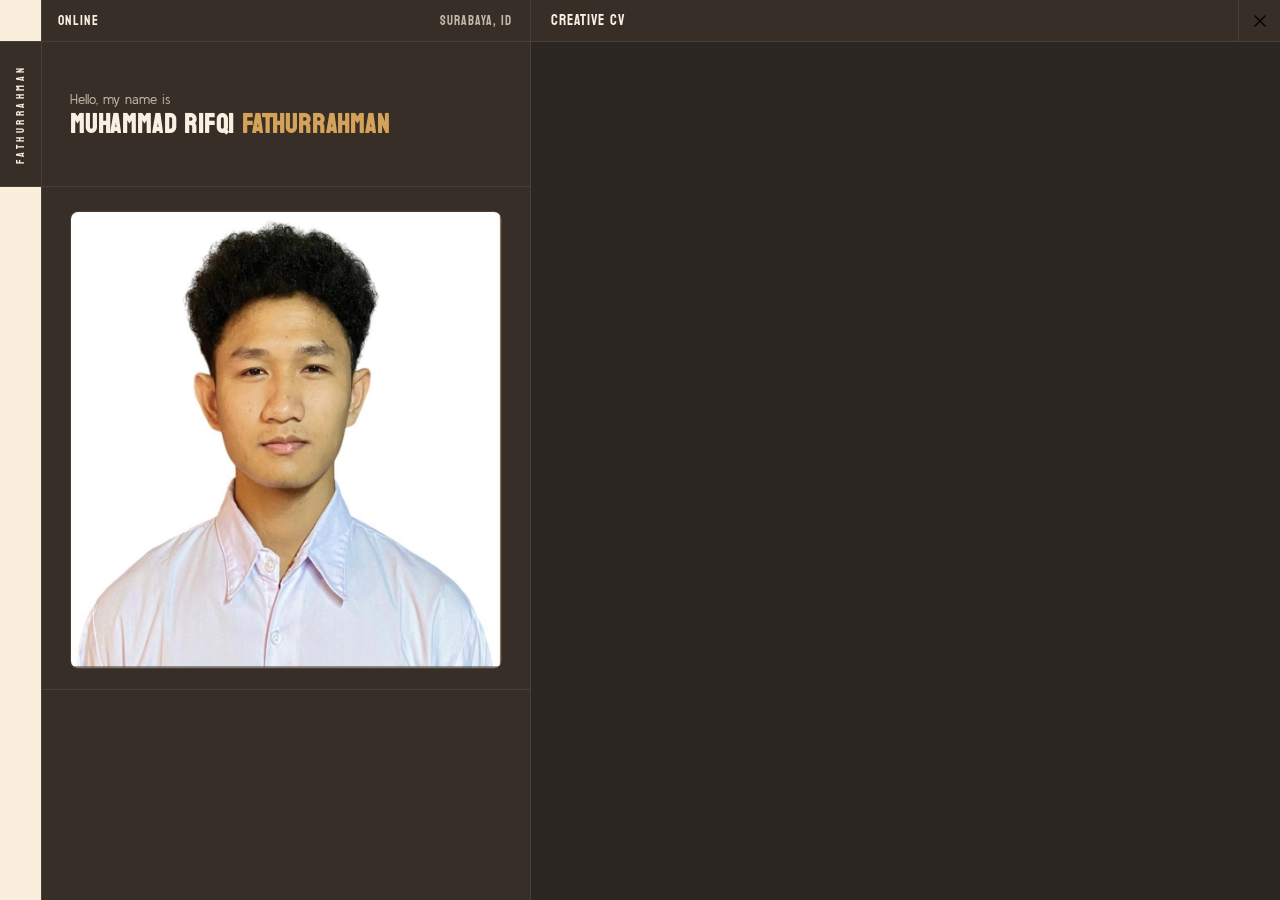
==== cv.html @ e7fe236f "feat: add formal portrait container to cv left sidebar" ====
<!DOCTYPE html>
<html lang="id">
<head>
  <meta charset="UTF-8">
  <meta name="viewport" content="width=device-width, initial-scale=1.0">
  <title>Creative CV | Muhammad Rifqi Fathurrahman</title>
  <link rel="stylesheet" href="style.css">
</head>
<body>

  <header class="top-bar">
    <div class="top-bar-left">
      <div class="top-bar-cap"></div>
      <div class="badge-status" title="Current Status">
        <span>ONLINE</span>
      </div>
      <div class="badge-location" title="Location">SURABAYA, ID</div>
    </div>
    <div class="top-bar-right">
      <span class="top-bar-title">CREATIVE CV</span>
      <div class="top-bar-actions">
        <a href="index.html" class="nav-square-btn" title="Close CV">
          <img src="./images/icons8-x-32.png" alt="Close">
        </a>
      </div>
    </div>
  </header>

  <div class="viewport-container">

    <aside class="vertical-ribbon">
      <div class="vertical-ribbon-dark">
        <span>FATHURRAHMAN</span>
      </div>
      <div class="vertical-ribbon-cream"></div>
    </aside>

    <section class="panel-left-scroll">

      <div class="panel-left-profile">
        <p class="intro-lead-left">Hello, my name is</p>
        <h1 class="name-display-left">MUHAMMAD RIFQI <span class="accent-mustard">FATHURRAHMAN</span></h1>
      </div>

      <div class="cv-photo-container">
        <img src="./images/rifqi-portrait.png" alt="Muhammad Rifqi Fathurrahman">
      </div>

    </section>

    <main class="panel-right-scroll">
    </main>

  </div>

</body>
</html>
---- style.css ----
@import url('https://fonts.googleapis.com/css2?family=Koulen&family=Kulim+Park:ital,wght@0,300;0,400;0,600;0,700;1,400&display=swap');

:root {
  --bg-dark: #2c2622;
  --bg-panel: #382e28;
  --bg-darker: #201a16;
  --bg-card: #322a24;
  --border: #4a3e37;
  --border-light: #5a4c43;

  --cream: #faefe0;
  --cream-bg: #faefdd;
  --cream-dim: #c5b8a8;
  --cream-dark: #221c18;

  --mustard: #d4a359;
  --mustard-dark: #b5863e;

  --font-koulen: 'Koulen', cursive, sans-serif;
  --font-kulim: 'Kulim Park', sans-serif;
}

* {
  box-sizing: border-box;
  margin: 0;
  padding: 0;
}

html, body {
  height: 100%;
  width: 100%;
  background-color: var(--bg-dark);
  color: var(--cream);
  font-family: var(--font-kulim);
  -webkit-font-smoothing: antialiased;
  overflow: hidden;
}

a {
  color: inherit;
  text-decoration: none;
  transition: opacity 0.15s ease, transform 0.15s ease;
}

a:hover {
  opacity: 0.9;
}

::-webkit-scrollbar {
  width: 5px;
  height: 5px;
}
::-webkit-scrollbar-track {
  background: var(--bg-darker);
}
::-webkit-scrollbar-thumb {
  background: var(--border-light);
  border-radius: 2px;
}
::-webkit-scrollbar-thumb:hover {
  background: var(--mustard);
}

.top-bar {
  height: 42px;
  width: 100%;
  background-color: var(--bg-panel);
  border-bottom: 1px solid var(--border);
  display: flex;
  flex-shrink: 0;
  z-index: 20;
}

.top-bar-left {
  width: 531px;
  display: flex;
  align-items: center;
  border-right: 1px solid var(--border);
  flex-shrink: 0;
}

.top-bar-cap {
  width: 42px;
  height: 100%;
  background-color: var(--cream-bg);
  border-right: 1px solid var(--border);
  flex-shrink: 0;
  display: block;
}

.badge-status {
  font-family: var(--font-koulen);
  font-size: 14px;
  letter-spacing: 1px;
  color: var(--cream);
  padding: 0 16px;
  height: 100%;
  display: flex;
  align-items: center;
  gap: 8px;
  white-space: nowrap;
}

.badge-location {
  font-family: var(--font-koulen);
  font-size: 13px;
  letter-spacing: 1px;
  color: var(--cream-dim);
  margin-left: auto;
  padding-right: 18px;
  white-space: nowrap;
  display: flex;
  align-items: center;
}

.top-bar-right {
  flex: 1;
  display: flex;
  align-items: center;
  justify-content: space-between;
  padding-left: 20px;
}

.top-bar-title {
  font-family: var(--font-koulen);
  font-size: 15px;
  letter-spacing: 1px;
  color: var(--cream);
}

.top-bar-actions {
  display: flex;
  height: 100%;
}

.nav-square-btn {
  display: flex;
  align-items: center;
  justify-content: center;
  width: 42px;
  height: 100%;
  border-left: 1px solid var(--border);
  font-family: var(--font-kulim);
  font-size: 15px;
  color: var(--cream);
  background-color: transparent;
  cursor: pointer;
  transition: background-color 0.15s ease, color 0.15s ease;
}

.nav-square-btn:hover {
  background-color: rgba(255, 255, 255, 0.08);
  color: var(--mustard);
}

.nav-square-btn img {
  width: 16px;
  height: 16px;
  display: block;
}

.viewport-container {
  display: flex;
  height: calc(100vh - 42px);
  width: 100%;
  overflow: hidden;
}

.vertical-ribbon {
  width: 42px;
  background-color: var(--cream-bg);
  border-right: 1px solid var(--border);
  display: flex;
  flex-direction: column;
  flex-shrink: 0;
  height: 100%;
}

.vertical-ribbon-dark {
  height: 145px;
  background-color: var(--bg-panel);
  border-bottom: 1px solid var(--border);
  display: flex;
  align-items: center;
  justify-content: center;
  flex-shrink: 0;
  text-decoration: none;
  cursor: pointer;
  transition: background-color 0.2s ease;
}

.vertical-ribbon-dark span {
  writing-mode: vertical-lr;
  transform: rotate(180deg);
  font-family: var(--font-koulen);
  font-size: 11px;
  letter-spacing: 3.5px;
  color: var(--cream);
  white-space: nowrap;
}

.vertical-ribbon-cream {
  flex-grow: 1;
  background-color: var(--cream-bg);
}

.vertical-ribbon-dark:hover {
  background-color: #3f342d;
}

.panel-left-scroll {
  width: 489px;
  height: 100%;
  overflow-y: auto;
  border-right: 1px solid var(--border);
  display: flex;
  flex-direction: column;
  flex-shrink: 0;
  background-color: var(--bg-panel);
}

.panel-left-header {
  padding: 12px 28px;
  font-family: var(--font-koulen);
  font-size: 13px;
  letter-spacing: 1.5px;
  background-color: var(--bg-darker);
  border-bottom: 1px solid var(--border);
  color: var(--cream-dim);
}

.panel-right-scroll {
  flex: 1;
  height: 100%;
  overflow-y: auto;
  background-color: var(--bg-dark);
}

.panel-left-profile {
  padding: 24px 28px 20px 28px;
  height: 145px;
  display: flex;
  flex-direction: column;
  justify-content: center;
  border-bottom: 1px solid var(--border);
  background-color: var(--bg-panel);
  flex-shrink: 0;
}

.intro-lead-left {
  font-family: var(--font-kulim);
  font-size: 13px;
  color: var(--cream-dim);
  margin-bottom: 4px;
}

.name-display-left {
  font-family: var(--font-koulen);
  font-size: 26px;
  line-height: 1.1;
  letter-spacing: 0.8px;
  color: var(--cream);
}

.accent-mustard {
  color: var(--mustard);
}

.hero-block-landing {
  padding: 48px 36px 40px 36px;
  border-bottom: 1px solid var(--border);
  background-color: var(--bg-panel);
}

.hero-block-landing h2 {
  font-family: var(--font-koulen);
  font-size: 14px;
  letter-spacing: 2px;
  color: var(--mustard);
  margin-bottom: 14px;
}

.bio-text {
  font-family: var(--font-kulim);
  font-size: 15px;
  line-height: 1.65;
  color: var(--cream);
  max-width: 680px;
  margin-bottom: 24px;
}

.btn-pill-cv {
  display: inline-flex;
  align-items: center;
  font-family: var(--font-koulen);
  font-size: 14px;
  letter-spacing: 1px;
  background-color: var(--mustard);
  color: var(--cream-dark);
  padding: 8px 20px;
  border-radius: 20px;
  transition: background-color 0.2s ease, transform 0.15s ease;
}

.btn-pill-cv:hover {
  background-color: var(--cream);
  transform: translateY(-1px);
}

.projects-strip {
  padding: 32px 0 36px 36px;
  border-bottom: 1px solid var(--border);
}

.carousel-header-row {
  display: flex;
  align-items: center;
  justify-content: space-between;
  padding-right: 36px;
  margin-bottom: 20px;
}

.carousel-header-title {
  font-family: var(--font-koulen);
  font-size: 15px;
  letter-spacing: 2px;
  color: var(--cream);
}

.carousel-track {
  display: flex;
  gap: 20px;
  overflow-x: auto;
  scroll-snap-type: x mandatory;
  padding-right: 36px;
  padding-bottom: 12px;
}

.project-card {
  flex: 0 0 280px;
  scroll-snap-align: start;
  background-color: var(--bg-card);
  border: 1px solid var(--border);
  border-radius: 8px;
  overflow: hidden;
  display: flex;
  flex-direction: column;
  transition: transform 0.2s ease, border-color 0.2s ease;
}

.project-card:hover {
  transform: translateY(-3px);
  border-color: var(--mustard);
}

.project-card-img {
  width: 100%;
  height: 160px;
  object-fit: cover;
  background-color: var(--bg-darker);
}

.project-card-info {
  padding: 16px;
  display: flex;
  flex-direction: column;
  flex-grow: 1;
}

.project-card-tag {
  font-family: var(--font-koulen);
  font-size: 11px;
  letter-spacing: 1px;
  color: var(--mustard);
  margin-bottom: 6px;
}

.project-card-title {
  font-family: var(--font-koulen);
  font-size: 17px;
  letter-spacing: 0.5px;
  color: var(--cream);
  line-height: 1.25;
  margin-bottom: 8px;
}

.domains-block {
  padding: 36px;
  border-bottom: 1px solid var(--border);
}

.domains-title {
  font-family: var(--font-koulen);
  font-size: 15px;
  letter-spacing: 2px;
  color: var(--cream);
  margin-bottom: 20px;
}

.domains-pills-row {
  display: flex;
  flex-wrap: wrap;
  gap: 10px;
}

.domain-pill {
  font-family: var(--font-kulim);
  font-size: 13px;
  font-weight: 600;
  padding: 6px 16px;
  border-radius: 16px;
  background-color: var(--bg-card);
  border: 1px solid var(--border);
  color: var(--cream);
  transition: all 0.2s ease;
}

.domain-pill:hover {
  border-color: var(--mustard);
  color: var(--mustard);
  transform: translateY(-2px);
}

.footer-split {
  padding: 28px 36px;
  display: flex;
  align-items: center;
  justify-content: space-between;
  background-color: var(--bg-panel);
  border-top: 1px solid var(--border);
}

.footer-meta-block {
  font-family: var(--font-kulim);
  font-size: 12px;
  color: var(--cream-dim);
}

.social-link-btn {
  font-family: var(--font-koulen);
  font-size: 13px;
  letter-spacing: 1px;
  color: var(--cream);
  margin-left: 18px;
  transition: color 0.15s ease;
}

.social-link-btn:hover {
  color: var(--mustard);
}

.cv-photo-container {
  width: 100%;
  padding: 24px 28px 20px 28px;
  border-bottom: 1px solid var(--border);
  background-color: var(--bg-panel);
}

.cv-photo-container img {
  width: 100%;
  border-radius: 8px;
  border: 1px solid var(--border);
  display: block;
}
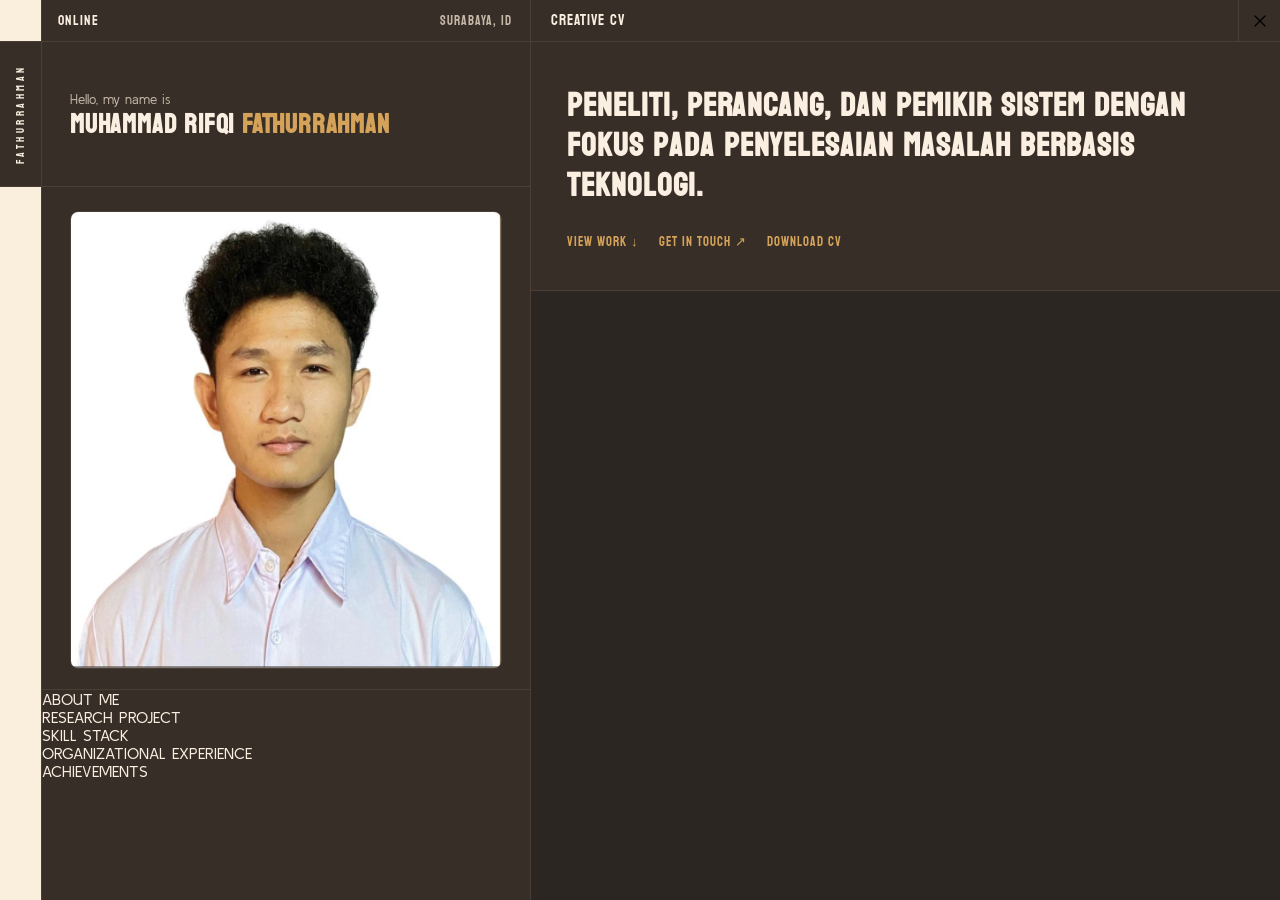
==== commit cb86a3d7: "feat: build editorial hero banner and action links in cv" ====
--- a/cv.html
+++ b/cv.html
@@ -46,9 +46,31 @@
         <img src="./images/rifqi-portrait.png" alt="Muhammad Rifqi Fathurrahman">
       </div>
 
+      <div class="cv-navigation-beige">
+        <ul class="cv-anchor-list">
+          <li><a href="#about-sec">ABOUT ME</a></li>
+          <li><a href="#research-sec">RESEARCH PROJECT</a></li>
+          <li><a href="#skills-sec">SKILL STACK</a></li>
+          <li><a href="#org-sec">ORGANIZATIONAL EXPERIENCE</a></li>
+          <li><a href="#achievements-sec">ACHIEVEMENTS</a></li>
+        </ul>
+      </div>
+
     </section>
 
     <main class="panel-right-scroll">
+
+      <section class="cv-editorial-hero">
+        <h1 class="editorial-h1">
+          Peneliti, perancang, dan pemikir sistem dengan fokus pada penyelesaian masalah berbasis teknologi.
+        </h1>
+        <div class="cv-sublinks-row">
+          <a href="#research-sec">VIEW WORK ↓</a>
+          <a href="mailto:muhammadfathurrahman317@gmail.com">GET IN TOUCH ↗</a>
+          <a href="Project Implementation_Muhammad Rifqi Fathurrahman_CV-3.pdf" download>DOWNLOAD CV</a>
+        </div>
+      </section>
+
     </main>
 
   </div>
--- a/style.css
+++ b/style.css
@@ -462,3 +462,36 @@
   border: 1px solid var(--border);
   display: block;
 }
+
+.cv-editorial-hero {
+  padding: 44px 36px 36px 36px;
+  border-bottom: 1px solid var(--border);
+  background-color: var(--bg-panel);
+}
+
+.editorial-h1 {
+  font-family: var(--font-koulen);
+  font-size: 32px;
+  line-height: 1.25;
+  letter-spacing: 1px;
+  color: var(--cream);
+  max-width: 820px;
+  margin-bottom: 24px;
+}
+
+.cv-sublinks-row {
+  display: flex;
+  gap: 20px;
+}
+
+.cv-sublinks-row a {
+  font-family: var(--font-koulen);
+  font-size: 13px;
+  letter-spacing: 1px;
+  color: var(--mustard);
+  transition: color 0.15s ease;
+}
+
+.cv-sublinks-row a:hover {
+  color: var(--cream);
+}
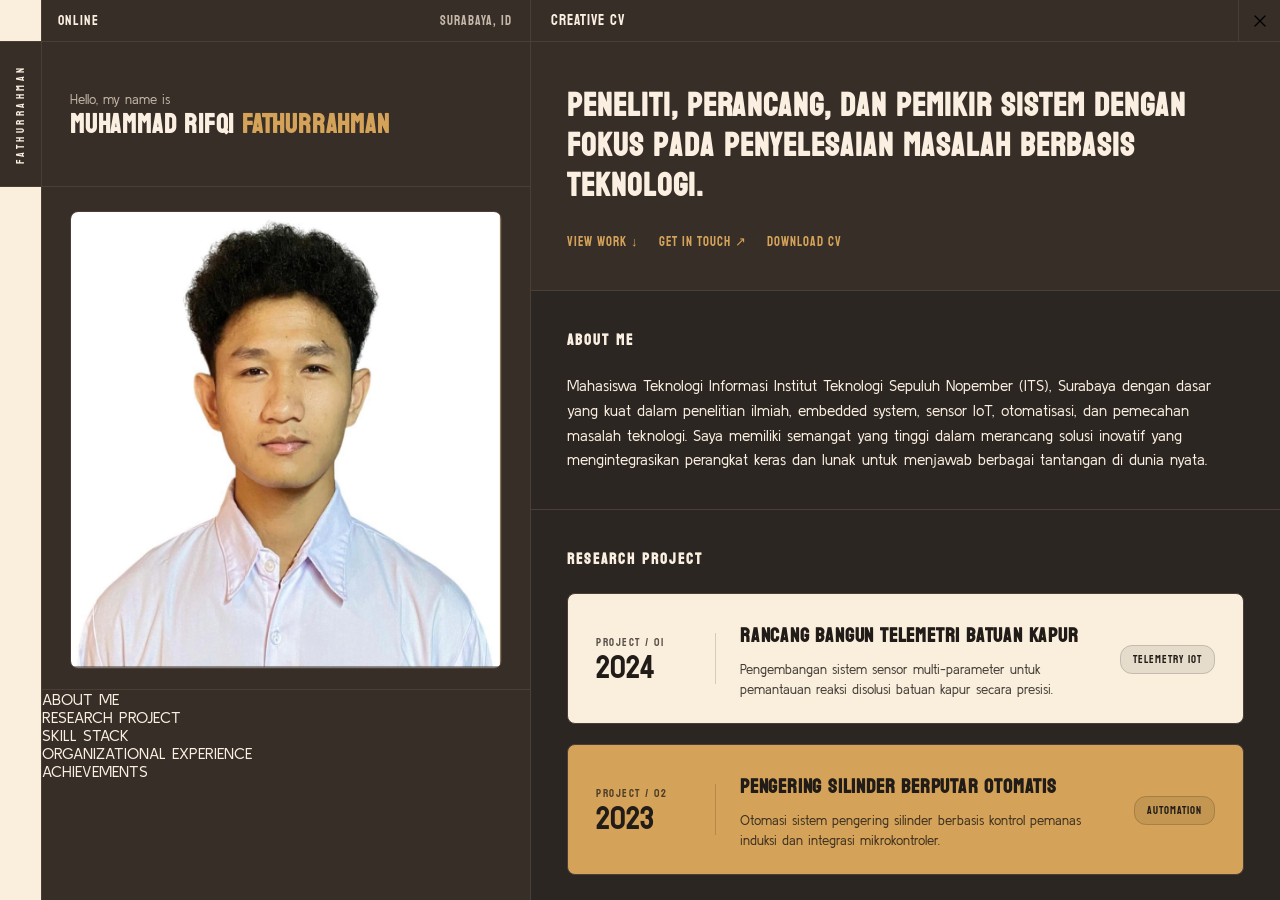
==== commit aaf4433a: "feat: populate research project 1 and 2 entries in cv" ====
--- a/cv.html
+++ b/cv.html
@@ -71,6 +71,49 @@
         </div>
       </section>
 
+      <section id="about-sec" class="domains-block">
+        <h2 class="domains-title">ABOUT ME</h2>
+        <p class="bio-text" style="max-width: 760px; margin-bottom: 0;">
+          Mahasiswa Teknologi Informasi Institut Teknologi Sepuluh Nopember (ITS), Surabaya dengan dasar yang kuat dalam penelitian ilmiah, embedded system, sensor IoT, otomatisasi, dan pemecahan masalah teknologi. Saya memiliki semangat yang tinggi dalam merancang solusi inovatif yang mengintegrasikan perangkat keras dan lunak untuk menjawab berbagai tantangan di dunia nyata.
+        </p>
+      </section>
+
+      <section id="research-sec" class="domains-block">
+        <h2 class="domains-title">RESEARCH PROJECT</h2>
+
+        <a href="research1.html" class="research-card-link" title="Open Research Project 1 Details">
+          <article class="research-card-item cream">
+            <div class="research-year-col">
+              <div class="small-label">PROJECT / 01</div>
+              <div class="big-year">2024</div>
+            </div>
+            <div class="research-info-col">
+              <h3>RANCANG BANGUN TELEMETRI BATUAN KAPUR</h3>
+              <p>Pengembangan sistem sensor multi-parameter untuk pemantauan reaksi disolusi batuan kapur secara presisi.</p>
+            </div>
+            <div class="research-badge-col">
+              <span class="research-badge-pill">TELEMETRY IoT</span>
+            </div>
+          </article>
+        </a>
+
+        <a href="research2.html" class="research-card-link" title="Open Research Project 2 Details">
+          <article class="research-card-item mustard">
+            <div class="research-year-col">
+              <div class="small-label">PROJECT / 02</div>
+              <div class="big-year">2023</div>
+            </div>
+            <div class="research-info-col">
+              <h3>PENGERING SILINDER BERPUTAR OTOMATIS</h3>
+              <p>Otomasi sistem pengering silinder berbasis kontrol pemanas induksi dan integrasi mikrokontroler.</p>
+            </div>
+            <div class="research-badge-col">
+              <span class="research-badge-pill">AUTOMATION</span>
+            </div>
+          </article>
+        </a>
+      </section>
+
     </main>
 
   </div>
--- a/style.css
+++ b/style.css
@@ -495,3 +495,85 @@
 .cv-sublinks-row a:hover {
   color: var(--cream);
 }
+
+.research-card-link {
+  display: block;
+  margin-bottom: 20px;
+}
+
+.research-card-item {
+  display: flex;
+  align-items: center;
+  padding: 24px 28px;
+  border-radius: 8px;
+  border: 1px solid var(--border);
+  transition: transform 0.2s ease, box-shadow 0.2s ease;
+}
+
+.research-card-item:hover {
+  transform: translateY(-2px);
+  box-shadow: 0 4px 12px rgba(0, 0, 0, 0.2);
+}
+
+.research-card-item.cream {
+  background-color: var(--cream-bg);
+  color: var(--cream-dark);
+}
+
+.research-card-item.mustard {
+  background-color: var(--mustard);
+  color: var(--cream-dark);
+}
+
+.research-year-col {
+  width: 120px;
+  flex-shrink: 0;
+  border-right: 1px solid rgba(0, 0, 0, 0.15);
+  padding-right: 20px;
+}
+
+.research-year-col .small-label {
+  font-family: var(--font-koulen);
+  font-size: 11px;
+  letter-spacing: 1.5px;
+  opacity: 0.75;
+}
+
+.research-year-col .big-year {
+  font-family: var(--font-koulen);
+  font-size: 32px;
+  line-height: 1;
+}
+
+.research-info-col {
+  flex-grow: 1;
+  padding: 0 24px;
+}
+
+.research-info-col h3 {
+  font-family: var(--font-koulen);
+  font-size: 20px;
+  letter-spacing: 0.8px;
+  margin-bottom: 6px;
+}
+
+.research-info-col p {
+  font-family: var(--font-kulim);
+  font-size: 13px;
+  line-height: 1.5;
+  opacity: 0.85;
+}
+
+.research-badge-col {
+  flex-shrink: 0;
+}
+
+.research-badge-pill {
+  font-family: var(--font-koulen);
+  font-size: 11px;
+  letter-spacing: 1px;
+  padding: 4px 12px;
+  border-radius: 12px;
+  background-color: rgba(0, 0, 0, 0.08);
+  border: 1px solid rgba(0, 0, 0, 0.15);
+}
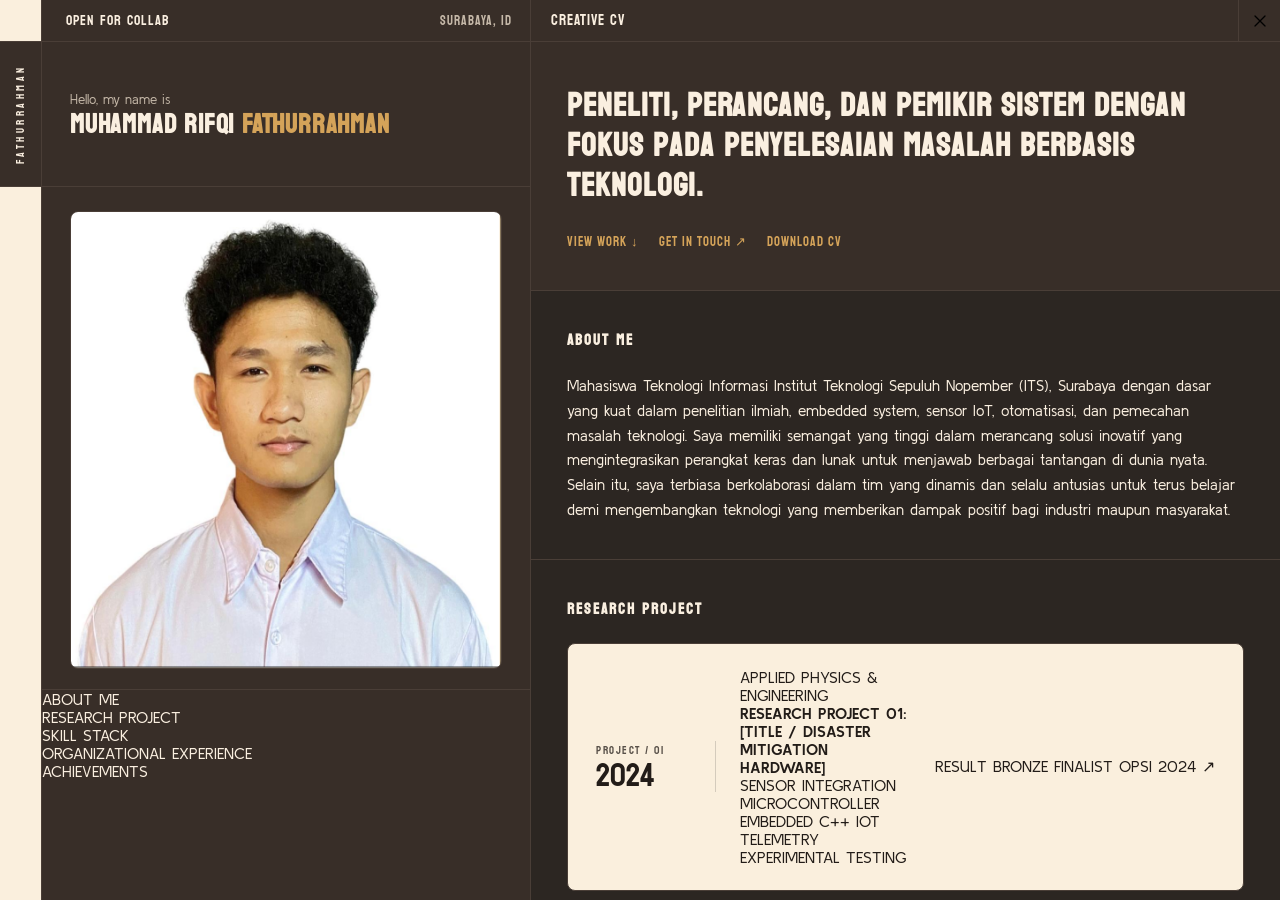
==== commit 3ffca2c7: "feat: replace static clock with modern status and location badge" ====
--- a/cv.html
+++ b/cv.html
@@ -10,9 +10,10 @@
 
   <header class="top-bar">
     <div class="top-bar-left">
-      <div class="top-bar-cap"></div>
+      <a href="index.html" class="top-bar-cap" title="Back to Home"></a>
       <div class="badge-status" title="Current Status">
-        <span>ONLINE</span>
+        <span class="status-dot"></span>
+        <span>OPEN FOR COLLAB</span>
       </div>
       <div class="badge-location" title="Location">SURABAYA, ID</div>
     </div>
@@ -29,9 +30,9 @@
   <div class="viewport-container">
 
     <aside class="vertical-ribbon">
-      <div class="vertical-ribbon-dark">
+      <a href="index.html" class="vertical-ribbon-dark" title="Back to Home">
         <span>FATHURRAHMAN</span>
-      </div>
+      </a>
       <div class="vertical-ribbon-cream"></div>
     </aside>
 
@@ -74,7 +75,7 @@
       <section id="about-sec" class="domains-block">
         <h2 class="domains-title">ABOUT ME</h2>
         <p class="bio-text" style="max-width: 760px; margin-bottom: 0;">
-          Mahasiswa Teknologi Informasi Institut Teknologi Sepuluh Nopember (ITS), Surabaya dengan dasar yang kuat dalam penelitian ilmiah, embedded system, sensor IoT, otomatisasi, dan pemecahan masalah teknologi. Saya memiliki semangat yang tinggi dalam merancang solusi inovatif yang mengintegrasikan perangkat keras dan lunak untuk menjawab berbagai tantangan di dunia nyata.
+          Mahasiswa Teknologi Informasi Institut Teknologi Sepuluh Nopember (ITS), Surabaya dengan dasar yang kuat dalam penelitian ilmiah, embedded system, sensor IoT, otomatisasi, dan pemecahan masalah teknologi. Saya memiliki semangat yang tinggi dalam merancang solusi inovatif yang mengintegrasikan perangkat keras dan lunak untuk menjawab berbagai tantangan di dunia nyata. Selain itu, saya terbiasa berkolaborasi dalam tim yang dinamis dan selalu antusias untuk terus belajar demi mengembangkan teknologi yang memberikan dampak positif bagi industri maupun masyarakat.
         </p>
       </section>
 
@@ -88,11 +89,22 @@
               <div class="big-year">2024</div>
             </div>
             <div class="research-info-col">
-              <h3>RANCANG BANGUN TELEMETRI BATUAN KAPUR</h3>
-              <p>Pengembangan sistem sensor multi-parameter untuk pemantauan reaksi disolusi batuan kapur secara presisi.</p>
+              <div class="research-category-tag">APPLIED PHYSICS & ENGINEERING</div>
+              <h4>RESEARCH PROJECT 01: [TITLE / DISASTER MITIGATION HARDWARE]</h4>
+              <div class="research-tags">
+                <span>SENSOR INTEGRATION</span>
+                <span>MICROCONTROLLER</span>
+                <span>EMBEDDED C++</span>
+                <span>IOT TELEMETRY</span>
+                <span>EXPERIMENTAL TESTING</span>
+              </div>
             </div>
             <div class="research-badge-col">
-              <span class="research-badge-pill">TELEMETRY IoT</span>
+              <div class="badge-result-pill">
+                <span class="label-result">RESULT</span>
+                <span class="title-award">BRONZE FINALIST</span>
+                <span class="sub-event">OPSI 2024 ↗</span>
+              </div>
             </div>
           </article>
         </a>
@@ -104,15 +116,180 @@
               <div class="big-year">2023</div>
             </div>
             <div class="research-info-col">
-              <h3>PENGERING SILINDER BERPUTAR OTOMATIS</h3>
-              <p>Otomasi sistem pengering silinder berbasis kontrol pemanas induksi dan integrasi mikrokontroler.</p>
+              <div class="research-category-tag">APPLIED PHYSICS & ENGINEERING</div>
+              <h4>RESEARCH PROJECT 02: [TITLE / AGRICULTURAL DRYING SYSTEM]</h4>
+              <div class="research-tags">
+                <span>MECHANICAL DESIGN</span>
+                <span>THERMAL EFFICIENCY</span>
+                <span>DATA MODELING</span>
+                <span>HYBRID HEATING</span>
+                <span>PROTOTYPING</span>
+              </div>
             </div>
             <div class="research-badge-col">
-              <span class="research-badge-pill">AUTOMATION</span>
+              <div class="badge-result-pill" style="background-color: var(--cream-bg); color: var(--cream-dark);">
+                <span class="label-result">RESULT</span>
+                <span class="title-award">BRONZE MEDAL</span>
+                <span class="sub-event">OPSI 2023 ↗</span>
+              </div>
             </div>
           </article>
         </a>
-      </section>
+
+      </section>
+
+      <section id="skills-sec" class="domains-block">
+        <h2 class="domains-title">SKILL STACK</h2>
+
+        <div class="skill-group">
+          <div class="skill-group-title">RESEARCH / WRITING</div>
+          <div class="pills-row">
+            <span class="pill-item">SCIENTIFIC WRITING</span>
+            <span class="pill-item">RESEARCH METHODOLOGY</span>
+            <span class="pill-item">LITERATURE REVIEW</span>
+            <span class="pill-item">EXPERIMENTAL DESIGN</span>
+            <span class="pill-item">EXPERIMENTAL DESIGN</span>
+            <span class="pill-item">DATA COLLECTION</span>
+            <span class="pill-item">DATA ANALYSIS</span>
+          </div>
+        </div>
+
+        <div class="skill-group">
+          <div class="skill-group-title">TECHNICAL</div>
+          <div class="pills-row">
+            <span class="pill-item">C</span>
+            <span class="pill-item">C++</span>
+            <span class="pill-item">LINUX</span>
+            <span class="pill-item">VS CODE</span>
+            <span class="pill-item">ARDUINO</span>
+            <span class="pill-item">ESP8266</span>
+            <span class="pill-item">MICROCONTROLLERS</span>
+            <span class="pill-item">SENSOR INTEGRATION</span>
+            <span class="pill-item">SENSOR CALIBRATION</span>
+            <span class="pill-item">IOT MONITORING</span>
+          </div>
+        </div>
+
+        <div class="skill-group">
+          <div class="skill-group-title">PROFESSIONAL</div>
+          <div class="pills-row">
+            <span class="pill-item">TEAMWORK</span>
+            <span class="pill-item">COMMUNICATION</span>
+            <span class="pill-item">LEADERSHIP</span>
+            <span class="pill-item">PROJECT COORDINATION</span>
+            <span class="pill-item">TIME MANAGEMENT</span>
+            <span class="pill-item">PUBLIC SPEAKING</span>
+            <span class="pill-item">ADAPABILITY</span>
+          </div>
+        </div>
+      </section>
+
+      <section id="org-sec" class="domains-block">
+        <h2 class="domains-title">ORGANIZATIONAL EXPERIENCE</h2>
+
+        <div class="cv-org-container">
+          <ul class="timeline-track">
+            <li class="timeline-item">
+              <div class="timeline-box"></div>
+              <div class="timeline-text">
+                <strong>ILITS</strong>
+                <span>Divisi Event</span>
+              </div>
+            </li>
+            <li class="timeline-item">
+              <div class="timeline-box"></div>
+              <div class="timeline-text">
+                <strong>UKM PENALARAN ITS</strong>
+                <span>Staff Dept. Kaderisasi</span>
+              </div>
+            </li>
+            <li class="timeline-item">
+              <div class="timeline-box"></div>
+              <div class="timeline-text">
+                <strong>ELITE X PESRAF FTEIC</strong>
+                <span>Staff Secretarial</span>
+              </div>
+            </li>
+            <li class="timeline-item">
+              <div class="timeline-box"></div>
+              <div class="timeline-text">
+                <strong>INCLENATION FTEIC</strong>
+                <span>Staff Event</span>
+              </div>
+            </li>
+            <li class="timeline-item">
+              <div class="timeline-box"></div>
+              <div class="timeline-text">
+                <strong>OKKBK TEKNOLOGI INFORMASI</strong>
+                <span>Staff Event</span>
+              </div>
+            </li>
+            <li class="timeline-item">
+              <div class="timeline-box"></div>
+              <div class="timeline-text">
+                <strong>MAN 1 JOMBANG</strong>
+                <span>Head of JMRC & OSIS Leader</span>
+              </div>
+            </li>
+          </ul>
+        </div>
+
+        <div id="achievements-sec">
+          <div class="carousel-header-row" style="margin-top: 26px;">
+            <h2 class="domains-title" style="margin-bottom: 0;">ACHIEVEMENTS</h2>
+          </div>
+
+          <div class="achievements-carousel-track">
+            <div class="award-box-carousel cream" id="achieve-1">
+              <div class="year">2026</div>
+              <div class="title">2nd Place DINACOM 11.0</div>
+              <div class="sub">Dian Nuswantoro Computer Club (DNCC), UDINUS</div>
+            </div>
+            <div class="award-box-carousel mustard" id="achieve-2">
+              <div class="year">2024</div>
+              <div class="title">Bronze Finalist OPSI</div>
+              <div class="sub">Applied Physics & Engineering, Kemendikbudristek</div>
+            </div>
+            <div class="award-box-carousel cream" id="achieve-3">
+              <div class="year">2023</div>
+              <div class="title">Bronze Medal OPSI</div>
+              <div class="sub">Applied Physics & Engineering, Kemendikbudristek</div>
+            </div>
+          </div>
+        </div>
+
+      </section>
+
+      <footer class="main-footer">
+        <div class="footer-name">MUHAMMAD RIFQI <span class="accent-mustard">FATHURRAHMAN</span></div>
+        <div class="footer-split">
+          <div>
+            <p>Bachelor of Information Technology • Institut Teknologi Sepuluh Nopember (ITS), Surabaya.</p>
+            <p>Focused on Technology R&D, IT Infrastructure, Data Center, and IoT Systems.</p>
+            <div class="footer-contact-row">
+              <span class="footer-email">muhammadfathurrahman317@gmail.com</span>
+              <div class="footer-social-icons">
+                <a href="https://linkedin.com" target="_blank" rel="noopener noreferrer" title="LinkedIn">
+                  <img src="./images/icons8-linkedin-96.png" alt="LinkedIn">
+                </a>
+                <a href="tel:085755512041" title="Phone">
+                  <img src="./images/icons8-phone-96.png" alt="Phone">
+                </a>
+                <a href="https://instagram.com" target="_blank" rel="noopener noreferrer" title="Instagram">
+                  <img src="./images/icons8-instagram-96.png" alt="Instagram">
+                </a>
+                <a href="https://github.com" target="_blank" rel="noopener noreferrer" title="GitHub">
+                  <svg viewBox="0 0 24 24"><path d="M12 0C5.37 0 0 5.37 0 12c0 5.31 3.435 9.795 8.205 11.385.6.105.825-.255.825-.57 0-.285-.015-1.23-.015-2.235-3.015.555-3.795-.735-4.035-1.41-.135-.345-.72-1.41-1.23-1.695-.42-.225-1.02-.78-.015-.795.945-.015 1.62.87 1.845 1.23 1.08 1.815 2.805 1.305 3.495.99.105-.78.42-1.305.765-1.605-2.67-.3-5.46-1.335-5.46-5.925 0-1.305.465-2.385 1.23-3.225-.12-.3-.54-1.53.12-3.18 0 0 1.005-.315 3.3 1.23.96-.27 1.98-.405 3-.405s2.04.135 3 .405c2.295-1.56 3.3-1.23 3.3-1.23.66 1.65.24 2.88.12 3.18.765.84 1.23 1.905 1.23 3.225 0 4.605-2.805 5.625-5.475 5.925.435.375.81 1.095.81 2.22 0 1.605-.015 2.895-.015 3.3 0 .315.225.69.825.57A12.02 12.02 0 0024 12c0-6.63-5.37-12-12-12z"/></svg>
+                </a>
+              </div>
+            </div>
+          </div>
+          <div style="text-align: right;">
+            <p>© 2026 Muhammad Rifqi Fathurrahman</p>
+            <p>Pemrograman Web (Praktikum HTML & CSS)</p>
+          </div>
+        </div>
+      </footer>
 
     </main>
 
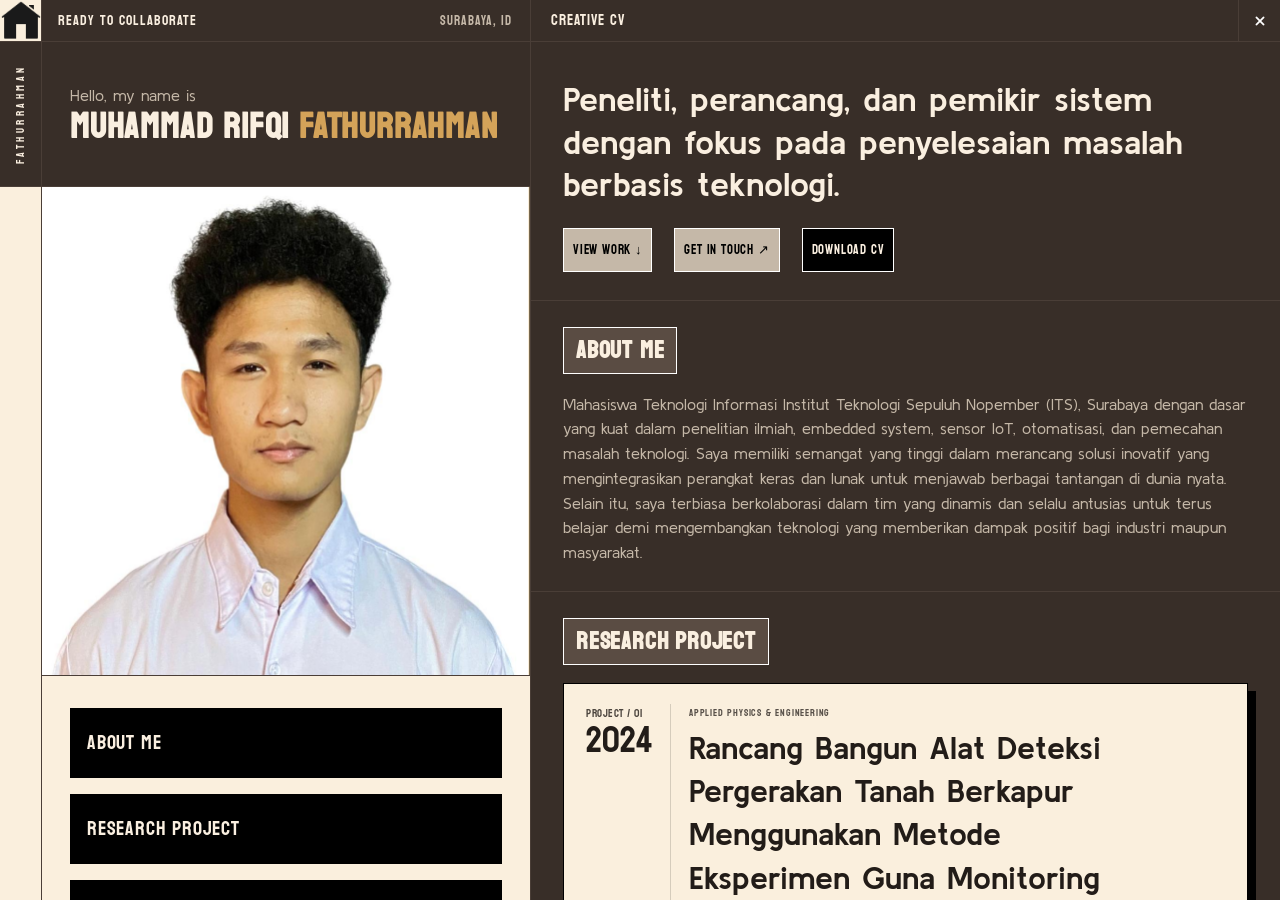
==== commit 22bfc8e8: "benerin cv, misahin css untuk cv, styling cv, pokoknya cv" ====
--- a/cv.html
+++ b/cv.html
@@ -4,296 +4,441 @@
   <meta charset="UTF-8">
   <meta name="viewport" content="width=device-width, initial-scale=1.0">
   <title>Creative CV | Muhammad Rifqi Fathurrahman</title>
-  <link rel="stylesheet" href="style.css">
+  <link rel="stylesheet" href="cv.css">
 </head>
 <body>
 
-  <header class="top-bar">
-    <div class="top-bar-left">
-      <a href="index.html" class="top-bar-cap" title="Back to Home"></a>
-      <div class="badge-status" title="Current Status">
-        <span class="status-dot"></span>
-        <span>OPEN FOR COLLAB</span>
-      </div>
-      <div class="badge-location" title="Location">SURABAYA, ID</div>
+  <!-- top bar -->
+    <header class="top-bar">
+        <div class="top-bar-left">
+            <a href="index.html" class="top-bar-cap" title="Back to Home">
+                <img src="./images/home.png" height="40px" alt="Back to Home">
+            </a>
+            <div class="badge-status" title="Current Status">
+                <span>READY TO COLLABORATE</span>
+            </div>
+            <div class="badge-location" title="Location">SURABAYA, ID</div>
+        </div>
+        <div class="top-bar-right">
+            <span class="top-bar-title">CREATIVE CV</span>
+            <div class="top-bar-actions">
+                <a href="index.html" class="nav-square-btn" title="Close CV">
+                    <img src="./images/close.png" alt="Close">
+                </a>
+            </div>
+        </div>
+    </header>
+
+  <!--split container-->
+    <div class="viewport-container">
+
+        <!-- box di kiri -->
+        <aside class="vertical-ribbon">
+            <a href="index.html" class="vertical-ribbon-dark" title="Back to Home">
+                <span>FATHURRAHMAN</span>
+            </a>
+            <div class="vertical-ribbon-cream"></div>
+        </aside>
+
+        <!-- left section, isi nama, foto, and nav links -->
+        <section class="panel-left-scroll">
+            <div class="panel-left-profile">
+                <p class="intro-lead-left">Hello, my name is</p>
+                <h1 class="name-display-left">MUHAMMAD RIFQI <span class="accent-mustard">FATHURRAHMAN</span></h1>
+            </div>
+
+            <!-- foto fatur -->
+            <div class="cv-photo-container">
+                <img src="./images/rifqi-portrait.png" alt="Muhammad Rifqi Fathurrahman">
+            </div>
+
+            <!-- navigations links -->
+            <div class="cv-navigation-beige">
+                <ul class="cv-anchor-list">
+                <li class="list-nav"><a href="#about-sec">ABOUT ME</a></li>
+                <li class="list-nav"><a href="#research-sec">RESEARCH PROJECT</a></li>
+                <li class="list-nav"><a href="#skills-sec">SKILL STACK</a></li>
+                <li class="list-nav"><a href="#org-sec">ORGANIZATIONAL EXPERIENCE</a></li>
+                <li class="list-nav"><a href="#achievements-sec">ACHIEVEMENTS</a></li>
+                </ul>
+            </div>
+        </section>
+
+        <!-- left sections, main content dari cvnya-->
+        <main class="panel-right-scroll">
+        
+        <!--hero banner-->
+        <section class="cv-editorial-hero">
+            <h1 class="editorial-h1">
+            Peneliti, perancang, dan pemikir sistem dengan fokus pada penyelesaian masalah berbasis teknologi.
+            </h1>
+            <div class="cv-sublinks-row">
+                <div class="view-work">
+                    <a href="#research-sec">VIEW WORK ↓</a>
+                </div>
+                <div class="get-in-touch">
+                    <a href="mailto:muhammadfathurrahman317@gmail.com">GET IN TOUCH ↗</a>
+                </div>
+                <div class="download-cv">
+                    <a href="Project Implementation_Muhammad Rifqi Fathurrahman_CV-3.pdf" download>
+                        DOWNLOAD CV
+                    </a>
+                </div>
+            </div>
+        </section>
+
+        <!-- about me section -->
+        <section id="about-sec" class="domains-block">
+            <h2 class="domains-title">ABOUT ME</h2>
+            <p class="bio-text" style="max-width: 760px; margin-bottom: 0;">
+            Mahasiswa Teknologi Informasi Institut Teknologi Sepuluh Nopember (ITS), Surabaya dengan dasar yang kuat dalam penelitian ilmiah, embedded system, sensor IoT, otomatisasi, dan pemecahan masalah teknologi. Saya memiliki semangat yang tinggi dalam merancang solusi inovatif yang mengintegrasikan perangkat keras dan lunak untuk menjawab berbagai tantangan di dunia nyata. Selain itu, saya terbiasa berkolaborasi dalam tim yang dinamis dan selalu antusias untuk terus belajar demi mengembangkan teknologi yang memberikan dampak positif bagi industri maupun masyarakat.
+            </p>
+        </section>
+
+        <!-- research section -->
+        <section id="research-sec" class="domains-block">
+            <h2 class="domains-title">RESEARCH PROJECT</h2>
+
+            <!-- projek 1-->
+            <a href="research1.html" class="research-card-link" title="Open Research Project 1 Details">
+            <article class="research-card-item cream">
+                <div class="research-year-col">
+                    <div class="small-label">PROJECT / 01</div>
+                    <div class="big-year">2024</div>
+                </div>
+                <div class="research-info-col">
+                    <div class="research-category-tag">APPLIED PHYSICS & ENGINEERING</div>
+                    <h4>Rancang Bangun Alat Deteksi Pergerakan Tanah Berkapur Menggunakan Metode Eksperimen Guna Monitoring Performasi Perangkat Mitigasi Bencana</h4>
+                    <div class="research-tags">
+                        <span>SENSOR INTEGRATION</span>
+                        <span>MICROCONTROLLER</span>
+                        <span>EMBEDDED C++</span>
+                        <span>IOT TELEMETRY</span>
+                        <span>EXPERIMENTAL TESTING</span>
+                    </div>
+                </div>
+                <div class="research-badge-col">
+                    <div class="badge-result-pill">
+                        <span class="label-result">RESULT</span>
+                        <span class="title-award">BRONZE FINALIST</span>
+                        <span class="sub-event">OPSI 2024 ↗</span>
+                    </div>
+                </div>
+            </article>
+            </a>
+
+            <!-- projek 2 -->
+            <a href="research2.html" class="research-card-link" title="Open Research Project 2 Details">
+            <article class="research-card-item mustard">
+                <div class="research-year-col">
+                    <div class="small-label">PROJECT / 02</div>
+                    <div class="big-year">2023</div>
+                </div>
+                <div class="research-info-col">
+                    <div class="research-category-tag">APPLIED PHYSICS & ENGINEERING</div>
+                    <h4>Hybrid Rotary Cylinder Dryer Agricultural Post-Harvest Processing</h4>
+                    <div class="research-tags">
+                        <span>MECHANICAL DESIGN</span>
+                        <span>THERMAL EFFICIENCY</span>
+                        <span>DATA MODELING</span>
+                        <span>HYBRID HEATING</span>
+                        <span>PROTOTYPING</span>
+                    </div>
+                </div>
+                <div class="research-badge-col">
+                    <div class="badge-result-pill" style="background-color: var(--cream-bg); color: var(--cream-dark);">
+                        <span class="label-result">RESULT</span>
+                        <span class="title-award">BRONZE MEDAL</span>
+                        <span class="sub-event">OPSI 2023 ↗</span>
+                    </div>
+                </div>
+            </article>
+            </a>
+        </section>
+
+        <!-- skills section -->
+        <section id="skills-sec" class="domains-block">
+            <h2 class="domains-title">SKILL STACK</h2>
+            <div class="skill-group">
+                <div class="skill-group-title">RESEARCH / WRITING</div>
+                <div class="pills-row">
+                    <span class="pill-item">SCIENTIFIC WRITING</span>
+                    <span class="pill-item">RESEARCH METHODOLOGY</span>
+                    <span class="pill-item">LITERATURE REVIEW</span>
+                    <span class="pill-item">EXPERIMENTAL DESIGN</span>
+                    <span class="pill-item">EXPERIMENTAL DESIGN</span>
+                    <span class="pill-item">DATA COLLECTION</span>
+                    <span class="pill-item">DATA ANALYSIS</span>
+                </div>
+            </div>
+            <div class="skill-group">
+                <div class="skill-group-title">TECHNICAL</div>
+                <div class="pills-row">
+                    <span class="pill-item">C</span>
+                    <span class="pill-item">C++</span>
+                    <span class="pill-item">LINUX</span>
+                    <span class="pill-item">VS CODE</span>
+                    <span class="pill-item">ARDUINO</span>
+                    <span class="pill-item">ESP8266</span>
+                    <span class="pill-item">MICROCONTROLLERS</span>
+                    <span class="pill-item">SENSOR INTEGRATION</span>
+                    <span class="pill-item">SENSOR CALIBRATION</span>
+                    <span class="pill-item">IOT MONITORING</span>
+                </div>
+            </div>
+
+            <div class="skill-group">
+                <div class="skill-group-title">PROFESSIONAL</div>
+                <div class="pills-row">
+                    <span class="pill-item">TEAMWORK</span>
+                    <span class="pill-item">COMMUNICATION</span>
+                    <span class="pill-item">LEADERSHIP</span>
+                    <span class="pill-item">PROJECT COORDINATION</span>
+                    <span class="pill-item">TIME MANAGEMENT</span>
+                    <span class="pill-item">PUBLIC SPEAKING</span>
+                    <span class="pill-item">ADAPABILITY</span>
+                </div>
+            </div> 
+        </section>
+
+        <!-- organisasi n event section -->
+        <section id="org-sec" class="domains-block">
+            <h2 class="domains-title">ORGANIZATIONAL EXPERIENCE</h2>
+            <div class="experience-grid">
+                <!-- left cplumn -->
+                <div class="experience-column">
+                    <div class="experience-item item-red">
+                        <time>2026-2027</time>
+                        <div class="experience-content">
+                            <h3>UKM Penalaran ITS</h3>
+                            <p>Staff Dept. Kaderisasi</p>
+                        </div>
+                    </div>
+
+                    <div class="experience-item">
+                        <time>2026</time>
+                        <div class="experience-content">
+                            <h3>UKM Penalaran ITS</h3>
+                            <p>Staff Event Dies Natalis</p>
+                        </div>
+                    </div>
+
+                    <div class="experience-item">
+                        <time>2026</time>
+                        <div class="experience-content">
+                            <h3>UKM Penalaran ITS</h3>
+                            <p>Staff Event Welcome Party Member</p>
+                        </div>
+                    </div>
+
+                    <div class="experience-item">
+                        <time>2026</time>
+                        <div class="experience-content">
+                            <h3>UKM Penalaran ITS</h3>
+                            <p>Staff Operational Visit 1x Internalisasi</p>
+                        </div>
+                    </div>
+
+                    <div class="experience-item">
+                        <time>2026</time>
+                        <div class="experience-content">
+                            <h3>UKM Penalaran ITS</h3>
+                            <p>Staff Operational Diklat Member</p>
+                        </div>
+                    </div>
+
+                    <div class="experience-item">
+                        <time>2026</time>
+                        <div class="experience-content">
+                            <h3>ELITE X PESRAF FTEIC ITS</h3>
+                            <p>Staff Sekretariat</p>
+                        </div>
+                    </div>
+
+                    <div class="experience-item">
+                        <time>2026</time>
+                        <div class="experience-content">
+                            <h3>INCLENATION FTEIC ITS</h3>
+                            <p>Staff Event</p>
+                        </div>
+                    </div>
+
+                    <div class="experience-item">
+                        <time>2026</time>
+                        <div class="experience-content">
+                            <h3>OKKBK Teknologi Informasi ITS</h3>
+                            <p>Staff Event</p>
+                        </div>
+                    </div>
+
+                    <div class="experience-item">
+                        <time>2026</time>
+                        <div class="experience-content">
+                            <h3>INI LHO ITS</h3>
+                            <p>Staff Event Submits IMJ</p>
+                        </div>
+                    </div>
+
+                    <div class="experience-item">
+                        <time>2026</time>
+                        <div class="experience-content">
+                            <h3>W-132 &amp; W-133 IT ITS</h3>
+                            <p>Event Division</p>
+                        </div>
+                    </div>
+
+                </div>
+
+                <!-- right column -->
+                <div class="experience-column">
+
+                    <div class="experience-item item-yellow">
+                        <time>2026</time>
+                        <div class="experience-content">
+                            <h3>Campus Expo MAN 1 Jombang</h3>
+                            <p>Head of Event Division</p>
+                        </div>
+                    </div>
+
+                    <div class="experience-item">
+                        <time>2025</time>
+                        <div class="experience-content">
+                            <h3>DINAMIT ITS</h3>
+                            <p>Event Staff</p>
+                        </div>
+                    </div>
+
+                    <div class="experience-item">
+                        <time>2025</time>
+                        <div class="experience-content">
+                            <h3>ARA 7.0 Dept. Information Technology ITS</h3>
+                            <p>Event Staff</p>
+                        </div>
+                    </div>
+
+                    <div class="experience-item">
+                        <time>2024</time>
+                        <div class="experience-content">
+                            <h3>MAN 1 Jombang</h3>
+                            <p>Coordinator HUT MAN 1 Jombang Event</p>
+                        </div>
+                    </div>
+
+                    <div class="experience-item">
+                        <time>2024</time>
+                        <div class="experience-content">
+                            <h3>MAN 1 Jombang</h3>
+                            <p>Head of Jombang Madrasah Research Camp / JMRC</p>
+                        </div>
+                    </div>
+
+                    <div class="experience-item">
+                        <time>2023-2024</time>
+                        <div class="experience-content">
+                            <h3>MAN 1 Jombang</h3>
+                            <p>Head of Scientific Youth Organization / KIR</p>
+                        </div>
+                    </div>
+
+                    <div class="experience-item">
+                        <time>2023-2024</time>
+                        <div class="experience-content">
+                            <h3>MAN 1 Jombang</h3>
+                            <p>Treasurer 1 of OSIS</p>
+                        </div>
+                    </div>
+
+                    <div class="experience-item">
+                        <time>2023</time>
+                        <div class="experience-content">
+                            <h3>MAN 1 Jombang</h3>
+                            <p>Head of P5RA</p>
+                        </div>
+                    </div>
+
+                    <div class="experience-item">
+                        <time>2023</time>
+                        <div class="experience-content">
+                            <h3>MAN 1 Jombang</h3>
+                            <p>Vice Head of HUT MAN 1 Jombang</p>
+                        </div>
+                    </div>
+
+                    <div class="experience-item">
+                        <time>2022-2023</time>
+                        <div class="experience-content">
+                            <h3>MAN 1 Jombang</h3>
+                            <p>Public Relations Staff of OSIS</p>
+                        </div>
+                    </div>
+
+                </div>
+
+            </div>
+        </section>
+
+        <!-- achievments section -->
+        <section id = "achievements-sec" class="domains-block">
+            <div class="carousel-header-row" style="margin-top: 26px;">
+                <h2 class="domains-title" style="margin-bottom: 0;">ACHIEVEMENTS</h2>
+            </div>
+
+            <div class="achievements-carousel-track">
+                <!-- box1 -->
+                <div class="award-box-carousel cream" id="achieve-1">
+                    <div class="year">2026</div>
+                    <div class="title">2nd Place DINACOM 11.0</div>
+                    <div class="sub">Dian Nuswantoro Computer Club (DNCC), UDINUS</div>
+                </div>
+                <!-- box2 -->
+                <div class="award-box-carousel mustard" id="achieve-2">
+                    <div class="year">2024</div>
+                    <div class="title">Bronze Finalist OPSI</div>
+                    <div class="sub">Applied Physics & Engineering, Kemendikbudristek</div>
+                </div>
+                <!-- box3 -->
+                <div class="award-box-carousel cream" id="achieve-3">
+                    <div class="year">2023</div>
+                    <div class="title">Bronze Medal OPSI</div>
+                    <div class="sub">Applied Physics & Engineering, Kemendikbudristek</div>
+                </div>
+            </div>
+
+        </section>
+
+        <!-- footer -->
+        <footer class="main-footer">
+            <div class="footer-name">MUHAMMAD RIFQI <span class="accent-mustard">FATHURRAHMAN</span></div>
+            <div class="footer-split">
+            <div>
+                <p>Bachelor of Information Technology • Institut Teknologi Sepuluh Nopember (ITS), Surabaya.</p>
+                <p>Focused on Technology R&D, IT Infrastructure, Data Center, and IoT Systems.</p>
+                <div class="footer-contact-row">
+                <span class="footer-email">muhammadfathurrahman317@gmail.com</span>
+                <div class="footer-social-icons">
+                    <a href="https://linkedin.com" target="_blank" rel="noopener noreferrer" title="LinkedIn">
+                    <img src="./images/icons8-linkedin-96.png" alt="LinkedIn">
+                    </a>
+                    <a href="tel:085755512041" title="Phone">
+                    <img src="./images/icons8-phone-96.png" alt="Phone">
+                    </a>
+                    <a href="https://instagram.com" target="_blank" rel="noopener noreferrer" title="Instagram">
+                    <img src="./images/icons8-instagram-96.png" alt="Instagram">
+                    </a>
+                    <a href="https://github.com" target="_blank" rel="noopener noreferrer" title="GitHub">
+                    <svg viewBox="0 0 24 24"><path d="M12 0C5.37 0 0 5.37 0 12c0 5.31 3.435 9.795 8.205 11.385.6.105.825-.255.825-.57 0-.285-.015-1.23-.015-2.235-3.015.555-3.795-.735-4.035-1.41-.135-.345-.72-1.41-1.23-1.695-.42-.225-1.02-.78-.015-.795.945-.015 1.62.87 1.845 1.23 1.08 1.815 2.805 1.305 3.495.99.105-.78.42-1.305.765-1.605-2.67-.3-5.46-1.335-5.46-5.925 0-1.305.465-2.385 1.23-3.225-.12-.3-.54-1.53.12-3.18 0 0 1.005-.315 3.3 1.23.96-.27 1.98-.405 3-.405s2.04.135 3 .405c2.295-1.56 3.3-1.23 3.3-1.23.66 1.65.24 2.88.12 3.18.765.84 1.23 1.905 1.23 3.225 0 4.605-2.805 5.625-5.475 5.925.435.375.81 1.095.81 2.22 0 1.605-.015 2.895-.015 3.3 0 .315.225.69.825.57A12.02 12.02 0 0024 12c0-6.63-5.37-12-12-12z"/></svg>
+                    </a>
+                </div>
+                </div>
+            </div>
+            <div class="footer-meta">
+                <p>© 2026 Muhammad Rifqi Fathurrahman</p>
+                <p>Pemrograman Web (Praktikum HTML & CSS)</p>
+            </div>
+            </div>
+        </footer>
+        </main>
     </div>
-    <div class="top-bar-right">
-      <span class="top-bar-title">CREATIVE CV</span>
-      <div class="top-bar-actions">
-        <a href="index.html" class="nav-square-btn" title="Close CV">
-          <img src="./images/icons8-x-32.png" alt="Close">
-        </a>
-      </div>
-    </div>
-  </header>
-
-  <div class="viewport-container">
-
-    <aside class="vertical-ribbon">
-      <a href="index.html" class="vertical-ribbon-dark" title="Back to Home">
-        <span>FATHURRAHMAN</span>
-      </a>
-      <div class="vertical-ribbon-cream"></div>
-    </aside>
-
-    <section class="panel-left-scroll">
-
-      <div class="panel-left-profile">
-        <p class="intro-lead-left">Hello, my name is</p>
-        <h1 class="name-display-left">MUHAMMAD RIFQI <span class="accent-mustard">FATHURRAHMAN</span></h1>
-      </div>
-
-      <div class="cv-photo-container">
-        <img src="./images/rifqi-portrait.png" alt="Muhammad Rifqi Fathurrahman">
-      </div>
-
-      <div class="cv-navigation-beige">
-        <ul class="cv-anchor-list">
-          <li><a href="#about-sec">ABOUT ME</a></li>
-          <li><a href="#research-sec">RESEARCH PROJECT</a></li>
-          <li><a href="#skills-sec">SKILL STACK</a></li>
-          <li><a href="#org-sec">ORGANIZATIONAL EXPERIENCE</a></li>
-          <li><a href="#achievements-sec">ACHIEVEMENTS</a></li>
-        </ul>
-      </div>
-
-    </section>
-
-    <main class="panel-right-scroll">
-
-      <section class="cv-editorial-hero">
-        <h1 class="editorial-h1">
-          Peneliti, perancang, dan pemikir sistem dengan fokus pada penyelesaian masalah berbasis teknologi.
-        </h1>
-        <div class="cv-sublinks-row">
-          <a href="#research-sec">VIEW WORK ↓</a>
-          <a href="mailto:muhammadfathurrahman317@gmail.com">GET IN TOUCH ↗</a>
-          <a href="Project Implementation_Muhammad Rifqi Fathurrahman_CV-3.pdf" download>DOWNLOAD CV</a>
-        </div>
-      </section>
-
-      <section id="about-sec" class="domains-block">
-        <h2 class="domains-title">ABOUT ME</h2>
-        <p class="bio-text" style="max-width: 760px; margin-bottom: 0;">
-          Mahasiswa Teknologi Informasi Institut Teknologi Sepuluh Nopember (ITS), Surabaya dengan dasar yang kuat dalam penelitian ilmiah, embedded system, sensor IoT, otomatisasi, dan pemecahan masalah teknologi. Saya memiliki semangat yang tinggi dalam merancang solusi inovatif yang mengintegrasikan perangkat keras dan lunak untuk menjawab berbagai tantangan di dunia nyata. Selain itu, saya terbiasa berkolaborasi dalam tim yang dinamis dan selalu antusias untuk terus belajar demi mengembangkan teknologi yang memberikan dampak positif bagi industri maupun masyarakat.
-        </p>
-      </section>
-
-      <section id="research-sec" class="domains-block">
-        <h2 class="domains-title">RESEARCH PROJECT</h2>
-
-        <a href="research1.html" class="research-card-link" title="Open Research Project 1 Details">
-          <article class="research-card-item cream">
-            <div class="research-year-col">
-              <div class="small-label">PROJECT / 01</div>
-              <div class="big-year">2024</div>
-            </div>
-            <div class="research-info-col">
-              <div class="research-category-tag">APPLIED PHYSICS & ENGINEERING</div>
-              <h4>RESEARCH PROJECT 01: [TITLE / DISASTER MITIGATION HARDWARE]</h4>
-              <div class="research-tags">
-                <span>SENSOR INTEGRATION</span>
-                <span>MICROCONTROLLER</span>
-                <span>EMBEDDED C++</span>
-                <span>IOT TELEMETRY</span>
-                <span>EXPERIMENTAL TESTING</span>
-              </div>
-            </div>
-            <div class="research-badge-col">
-              <div class="badge-result-pill">
-                <span class="label-result">RESULT</span>
-                <span class="title-award">BRONZE FINALIST</span>
-                <span class="sub-event">OPSI 2024 ↗</span>
-              </div>
-            </div>
-          </article>
-        </a>
-
-        <a href="research2.html" class="research-card-link" title="Open Research Project 2 Details">
-          <article class="research-card-item mustard">
-            <div class="research-year-col">
-              <div class="small-label">PROJECT / 02</div>
-              <div class="big-year">2023</div>
-            </div>
-            <div class="research-info-col">
-              <div class="research-category-tag">APPLIED PHYSICS & ENGINEERING</div>
-              <h4>RESEARCH PROJECT 02: [TITLE / AGRICULTURAL DRYING SYSTEM]</h4>
-              <div class="research-tags">
-                <span>MECHANICAL DESIGN</span>
-                <span>THERMAL EFFICIENCY</span>
-                <span>DATA MODELING</span>
-                <span>HYBRID HEATING</span>
-                <span>PROTOTYPING</span>
-              </div>
-            </div>
-            <div class="research-badge-col">
-              <div class="badge-result-pill" style="background-color: var(--cream-bg); color: var(--cream-dark);">
-                <span class="label-result">RESULT</span>
-                <span class="title-award">BRONZE MEDAL</span>
-                <span class="sub-event">OPSI 2023 ↗</span>
-              </div>
-            </div>
-          </article>
-        </a>
-
-      </section>
-
-      <section id="skills-sec" class="domains-block">
-        <h2 class="domains-title">SKILL STACK</h2>
-
-        <div class="skill-group">
-          <div class="skill-group-title">RESEARCH / WRITING</div>
-          <div class="pills-row">
-            <span class="pill-item">SCIENTIFIC WRITING</span>
-            <span class="pill-item">RESEARCH METHODOLOGY</span>
-            <span class="pill-item">LITERATURE REVIEW</span>
-            <span class="pill-item">EXPERIMENTAL DESIGN</span>
-            <span class="pill-item">EXPERIMENTAL DESIGN</span>
-            <span class="pill-item">DATA COLLECTION</span>
-            <span class="pill-item">DATA ANALYSIS</span>
-          </div>
-        </div>
-
-        <div class="skill-group">
-          <div class="skill-group-title">TECHNICAL</div>
-          <div class="pills-row">
-            <span class="pill-item">C</span>
-            <span class="pill-item">C++</span>
-            <span class="pill-item">LINUX</span>
-            <span class="pill-item">VS CODE</span>
-            <span class="pill-item">ARDUINO</span>
-            <span class="pill-item">ESP8266</span>
-            <span class="pill-item">MICROCONTROLLERS</span>
-            <span class="pill-item">SENSOR INTEGRATION</span>
-            <span class="pill-item">SENSOR CALIBRATION</span>
-            <span class="pill-item">IOT MONITORING</span>
-          </div>
-        </div>
-
-        <div class="skill-group">
-          <div class="skill-group-title">PROFESSIONAL</div>
-          <div class="pills-row">
-            <span class="pill-item">TEAMWORK</span>
-            <span class="pill-item">COMMUNICATION</span>
-            <span class="pill-item">LEADERSHIP</span>
-            <span class="pill-item">PROJECT COORDINATION</span>
-            <span class="pill-item">TIME MANAGEMENT</span>
-            <span class="pill-item">PUBLIC SPEAKING</span>
-            <span class="pill-item">ADAPABILITY</span>
-          </div>
-        </div>
-      </section>
-
-      <section id="org-sec" class="domains-block">
-        <h2 class="domains-title">ORGANIZATIONAL EXPERIENCE</h2>
-
-        <div class="cv-org-container">
-          <ul class="timeline-track">
-            <li class="timeline-item">
-              <div class="timeline-box"></div>
-              <div class="timeline-text">
-                <strong>ILITS</strong>
-                <span>Divisi Event</span>
-              </div>
-            </li>
-            <li class="timeline-item">
-              <div class="timeline-box"></div>
-              <div class="timeline-text">
-                <strong>UKM PENALARAN ITS</strong>
-                <span>Staff Dept. Kaderisasi</span>
-              </div>
-            </li>
-            <li class="timeline-item">
-              <div class="timeline-box"></div>
-              <div class="timeline-text">
-                <strong>ELITE X PESRAF FTEIC</strong>
-                <span>Staff Secretarial</span>
-              </div>
-            </li>
-            <li class="timeline-item">
-              <div class="timeline-box"></div>
-              <div class="timeline-text">
-                <strong>INCLENATION FTEIC</strong>
-                <span>Staff Event</span>
-              </div>
-            </li>
-            <li class="timeline-item">
-              <div class="timeline-box"></div>
-              <div class="timeline-text">
-                <strong>OKKBK TEKNOLOGI INFORMASI</strong>
-                <span>Staff Event</span>
-              </div>
-            </li>
-            <li class="timeline-item">
-              <div class="timeline-box"></div>
-              <div class="timeline-text">
-                <strong>MAN 1 JOMBANG</strong>
-                <span>Head of JMRC & OSIS Leader</span>
-              </div>
-            </li>
-          </ul>
-        </div>
-
-        <div id="achievements-sec">
-          <div class="carousel-header-row" style="margin-top: 26px;">
-            <h2 class="domains-title" style="margin-bottom: 0;">ACHIEVEMENTS</h2>
-          </div>
-
-          <div class="achievements-carousel-track">
-            <div class="award-box-carousel cream" id="achieve-1">
-              <div class="year">2026</div>
-              <div class="title">2nd Place DINACOM 11.0</div>
-              <div class="sub">Dian Nuswantoro Computer Club (DNCC), UDINUS</div>
-            </div>
-            <div class="award-box-carousel mustard" id="achieve-2">
-              <div class="year">2024</div>
-              <div class="title">Bronze Finalist OPSI</div>
-              <div class="sub">Applied Physics & Engineering, Kemendikbudristek</div>
-            </div>
-            <div class="award-box-carousel cream" id="achieve-3">
-              <div class="year">2023</div>
-              <div class="title">Bronze Medal OPSI</div>
-              <div class="sub">Applied Physics & Engineering, Kemendikbudristek</div>
-            </div>
-          </div>
-        </div>
-
-      </section>
-
-      <footer class="main-footer">
-        <div class="footer-name">MUHAMMAD RIFQI <span class="accent-mustard">FATHURRAHMAN</span></div>
-        <div class="footer-split">
-          <div>
-            <p>Bachelor of Information Technology • Institut Teknologi Sepuluh Nopember (ITS), Surabaya.</p>
-            <p>Focused on Technology R&D, IT Infrastructure, Data Center, and IoT Systems.</p>
-            <div class="footer-contact-row">
-              <span class="footer-email">muhammadfathurrahman317@gmail.com</span>
-              <div class="footer-social-icons">
-                <a href="https://linkedin.com" target="_blank" rel="noopener noreferrer" title="LinkedIn">
-                  <img src="./images/icons8-linkedin-96.png" alt="LinkedIn">
-                </a>
-                <a href="tel:085755512041" title="Phone">
-                  <img src="./images/icons8-phone-96.png" alt="Phone">
-                </a>
-                <a href="https://instagram.com" target="_blank" rel="noopener noreferrer" title="Instagram">
-                  <img src="./images/icons8-instagram-96.png" alt="Instagram">
-                </a>
-                <a href="https://github.com" target="_blank" rel="noopener noreferrer" title="GitHub">
-                  <svg viewBox="0 0 24 24"><path d="M12 0C5.37 0 0 5.37 0 12c0 5.31 3.435 9.795 8.205 11.385.6.105.825-.255.825-.57 0-.285-.015-1.23-.015-2.235-3.015.555-3.795-.735-4.035-1.41-.135-.345-.72-1.41-1.23-1.695-.42-.225-1.02-.78-.015-.795.945-.015 1.62.87 1.845 1.23 1.08 1.815 2.805 1.305 3.495.99.105-.78.42-1.305.765-1.605-2.67-.3-5.46-1.335-5.46-5.925 0-1.305.465-2.385 1.23-3.225-.12-.3-.54-1.53.12-3.18 0 0 1.005-.315 3.3 1.23.96-.27 1.98-.405 3-.405s2.04.135 3 .405c2.295-1.56 3.3-1.23 3.3-1.23.66 1.65.24 2.88.12 3.18.765.84 1.23 1.905 1.23 3.225 0 4.605-2.805 5.625-5.475 5.925.435.375.81 1.095.81 2.22 0 1.605-.015 2.895-.015 3.3 0 .315.225.69.825.57A12.02 12.02 0 0024 12c0-6.63-5.37-12-12-12z"/></svg>
-                </a>
-              </div>
-            </div>
-          </div>
-          <div style="text-align: right;">
-            <p>© 2026 Muhammad Rifqi Fathurrahman</p>
-            <p>Pemrograman Web (Praktikum HTML & CSS)</p>
-          </div>
-        </div>
-      </footer>
-
-    </main>
-
-  </div>
 
 </body>
 </html>
--- a/cv.css
+++ b/cv.css
@@ -0,0 +1,1007 @@
+@import url('https://fonts.googleapis.com/css2?family=Koulen&family=Kulim+Park:ital,wght@0,300;0,400;0,600;0,700;1,400&display=swap');
+@import url('https://fonts.googleapis.com/css2?family=Cinzel+Decorative:wght@400;700;900&family=Cormorant+Garamond:ital,wght@0,300..700;1,300..700&family=DM+Mono:ital,wght@0,300;0,400;0,500;1,300;1,400;1,500&family=IM+Fell+English:ital@0;1&display=swap');
+
+:root {
+  --bg-dark: #2c2622;
+  --bg-panel: #382e28;
+  --bg-darker: #201a16;
+  --bg-card: #322a24;
+  --border: #4a3e37;
+  --border-light: #5a4c43;
+  --border-dark: #000000;
+  
+  --cream: #faefe0;
+  --cream-bg: #faefdd;
+  --cream-dim: #c5b8a8;
+  --cream-dark: #221c18;
+  
+  --mustard: #d4a359;
+  --mustard-dark: #b5863e;
+  
+  --font-koulen: 'Koulen', cursive, sans-serif;
+  --font-kulim: 'Kulim Park', sans-serif;
+  --font-dm-mono: 'DM Mono', monospace;
+}
+
+* {
+  box-sizing: border-box;
+  margin: 0;
+  padding: 0;
+}
+
+html, body {
+  height: 100%;
+  width: 100%;
+  background-color: var(--bg-dark);
+  color: var(--cream);
+  font-family: var(--font-kulim);
+  -webkit-font-smoothing: antialiased;
+  overflow: hidden;
+}
+
+a {
+  color: inherit;
+  text-decoration: none;
+  transition: opacity 0.15s ease, transform 0.15s ease;
+}
+
+a:hover {
+  opacity: 0.9;
+}
+
+/* custom scrollbar */
+::-webkit-scrollbar {
+  width: 5px;
+  height: 5px;
+}
+::-webkit-scrollbar-track {
+  background: var(--bg-darker);
+}
+::-webkit-scrollbar-thumb {
+  background: var(--border-light);
+  border-radius: 2px;
+}
+::-webkit-scrollbar-thumb:hover {
+  background: var(--mustard);
+}
+
+
+.top-bar {
+  height: 42px;
+  width: 100%;
+  background-color: var(--bg-panel);
+  border-bottom: 1px solid var(--border);
+  display: flex;
+  flex-shrink: 0;
+  z-index: 20;
+}
+
+.top-bar-left {
+  width: 531px;
+  display: flex;
+  align-items: center;
+  border-right: 1px solid var(--border);
+  flex-shrink: 0;
+}
+
+.top-bar-cap {
+    width: 42px;
+    height: 100%;
+    background-color: var(--cream-bg);
+    border-right: 1px solid var(--border);
+    flex-shrink: 0;
+    display: flex;
+    align-items: center;
+    justify-content: center;
+    cursor: pointer;
+    transition: background-color 0.2s ease;
+}
+
+.top-bar-cap:hover {
+  background-color: #F0D09A;
+}
+
+.badge-status {
+  font-family: var(--font-koulen);
+  font-size: 14px;
+  letter-spacing: 1px;
+  color: var(--cream);
+  padding: 0 16px;
+  height: 100%;
+  display: flex;
+  align-items: center;
+  gap: 8px;
+  white-space: nowrap;
+}
+
+.status-dot {
+  width: 7px;
+  height: 7px;
+  background-color: #4ade80;
+  border-radius: 50%;
+  display: inline-block;
+  box-shadow: 0 0 6px rgba(74, 222, 128, 0.7);
+  animation: pulse-dot 2.2s infinite ease-in-out;
+}
+
+@keyframes pulse-dot {
+  0%, 100% {
+    transform: scale(1);
+    opacity: 1;
+    box-shadow: 0 0 5px rgba(74, 222, 128, 0.8);
+  }
+  50% {
+    transform: scale(1.3);
+    opacity: 0.65;
+    box-shadow: 0 0 10px rgba(74, 222, 128, 1);
+  }
+}
+
+.badge-location {
+  font-family: var(--font-koulen);
+  font-size: 13px;
+  letter-spacing: 1px;
+  color: var(--cream-dim);
+  margin-left: auto;
+  padding-right: 18px;
+  white-space: nowrap;
+  display: flex;
+  align-items: center;
+}
+
+.top-bar-right {
+  flex: 1;
+  display: flex;
+  align-items: center;
+  justify-content: space-between;
+  padding-left: 20px;
+}
+
+.top-bar-title {
+  font-family: var(--font-koulen);
+  font-size: 15px;
+  letter-spacing: 1px;
+  color: var(--cream);
+}
+
+.top-bar-actions {
+  display: flex;
+  height: 100%;
+}
+
+.nav-square-btn {
+  display: flex;
+  align-items: center;
+  justify-content: center;
+  width: 42px;
+  height: 100%;
+  border-left: 1px solid var(--border);
+  font-family: var(--font-kulim);
+  font-size: 15px;
+  color: var(--cream);
+  background-color: transparent;
+  cursor: pointer;
+  transition: background-color 0.15s ease, color 0.15s ease;
+}
+
+.nav-square-btn:hover {
+  background-color: rgba(255, 255, 255, 0.08);
+  color: var(--mustard);
+}
+
+.nav-square-btn img {
+  width: 16px;
+  height: 16px;
+  display: block;
+}
+
+/* split container */
+
+.viewport-container {
+  display: flex;
+  height: calc(100vh - 42px);
+  width: 100%;
+  overflow: hidden;
+}
+
+.vertical-ribbon {
+  width: 42px;
+  background-color: var(--cream-bg);
+  border-right: 1px solid var(--border);
+  display: flex;
+  flex-direction: column;
+  flex-shrink: 0;
+  height: 100%;
+}
+
+.vertical-ribbon-dark {
+  height: 145px;
+  background-color: var(--bg-panel);
+  border-bottom: 1px solid var(--border);
+  display: flex;
+  align-items: center;
+  justify-content: center;
+  flex-shrink: 0;
+  text-decoration: none;
+  cursor: pointer;
+  transition: background-color 0.2s ease;
+}
+
+.vertical-ribbon-dark:hover {
+  background-color: #F0D09A;
+}
+
+.vertical-ribbon-dark span {
+  writing-mode: vertical-lr;
+  transform: rotate(180deg);
+  font-family: var(--font-koulen);
+  font-size: 11px;
+  letter-spacing: 3.5px;
+  color: var(--cream);
+  white-space: nowrap;
+  transition: color 0.2s ease;
+}
+
+.vertical-ribbon-dark:hover span {
+  color: #221c18;
+}
+
+.vertical-ribbon-cream {
+  flex-grow: 1;
+  background-color: var(--cream-bg);
+}
+
+/* left column */
+.panel-left-scroll {
+  width: 489px;
+  height: 100%;
+  overflow-y: auto;
+  border-right: 1px solid var(--border);
+  display: flex;
+  flex-direction: column;
+  flex-shrink: 0;
+  background-color: var(--bg-panel);
+}
+
+.panel-left-profile {
+  padding: 24px 28px 20px 28px;
+  height: 145px;
+  display: flex;
+  flex-direction: column;
+  justify-content: center;
+  border-bottom: 1px solid var(--border);
+  background-color: var(--bg-panel);
+  flex-shrink: 0;
+}
+
+.intro-lead-left {
+  font-family: var(--font-kulim);
+  font-size: 16px;
+  color: var(--cream-dim);
+  margin-bottom: 4px;
+}
+
+.name-display-left {
+  font-family: var(--font-koulen);
+  font-size: 35px;
+  line-height: 1.1;
+  letter-spacing: 0.8px;
+  color: var(--cream);
+}
+
+.accent-mustard {
+  color: var(--mustard);
+}
+
+.cv-photo-container {
+  width: 100%;
+  background-color: #ffffff;
+  border-bottom: 1px solid var(--border);
+  flex-shrink: 0;
+  
+}
+
+.cv-photo-container img {
+  width: 100%;
+  aspect-ratio: 1 / 1; 
+  object-fit: cover;
+  object-position: top center;
+  display: block;
+}
+
+.cv-navigation-beige {
+  background-color: var(--cream-bg);
+  padding: 32px 28px;
+  flex-grow: 1;
+}
+
+.cv-anchor-list {
+  list-style: none;
+  display: flex;
+  flex-direction: column;
+  gap: 16px;
+}
+
+.list-nav {
+    border: 1px solid black;
+    padding: 1em;
+    background-color: var(--border-dark);
+    transition: transform 0.15s ease, background-color 0.15s ease;
+}
+
+.list-nav:hover {
+    background-color: var(--mustard);
+    transform: translateX(4px);
+}
+
+.cv-anchor-list a {
+  font-family: var(--font-koulen);
+  font-size: 20px;
+  letter-spacing: 0.8px;
+  color: var(--cream);
+  display: block;
+  transition: transform 0.15s ease, color 0.15s ease;
+}
+
+.cv-anchor-list a:hover {
+  color: var(--cream-dark);
+  transform: translateX(4px);
+}
+
+/* right column */
+.panel-right-scroll {
+  flex: 1;
+  height: 100%;
+  overflow-y: auto;
+  display: flex;
+  flex-direction: column;
+  background-color: var(--bg-panel);
+}
+
+.cv-editorial-hero {
+  padding: 36px 32px 28px 32px;
+  border-bottom: 1px solid var(--border);
+  background-color: var(--bg-panel);
+}
+
+.editorial-h1 {
+  font-family: var(--font-kulim);
+  font-weight: 700;
+  font-size: 34px;
+  line-height: 1.25;
+  color: var(--cream);
+  margin-bottom: 22px;
+  max-width: 680px;
+}
+
+.cv-sublinks-row {
+  display: flex;
+  gap: 22px;
+  font-family: var(--font-koulen);
+  font-size: 13px;
+  letter-spacing: 0.8px;
+}
+
+
+.view-work{
+  border: 1px solid white;
+  padding: 1vh;
+  background-color: var(--cream-dim);
+  color: #000000;
+}
+.get-in-touch{
+  border: 1px solid white;
+  padding: 1vh;
+  background-color: var(--cream-dim);
+  color: #000000;
+}
+.download-cv{
+  border: 1px solid white;
+  padding: 1vh;
+  background-color: black;
+}
+
+.view-work,
+.get-in-touch,
+.download-cv {
+    transition:
+        background-color 0.2s ease,
+        color 0.2s ease,
+        transform 0.2s ease,
+        box-shadow 0.2s ease;
+}
+
+.view-work:hover,
+.get-in-touch:hover {
+    background-color: #000000;
+    color: var(--cream-dim);
+    transform: translateY(-3px);
+    box-shadow: 4px 4px 0 var(--cream-dim);
+}
+
+.download-cv:hover {
+    background-color: var(--cream-dim);
+    color: #000000;
+    transform: translateY(-3px);
+    box-shadow: 4px 4px 0 #ffffff;
+}
+
+/* core domains */
+.domains-block {
+  padding: 26px 32px;
+  border-bottom: 1px solid var(--border);
+  background-color: var(--bg-panel);
+}
+
+.domains-title {
+  font-family: var(--font-koulen);
+  font-size: 24px;
+  letter-spacing: 0.8px;
+  margin-bottom: 18px;
+  color: var(--cream);
+  border: 1px solid white;
+  width: fit-content;
+  padding: 1px 12px;
+  background-color: var(--border-light);
+}
+
+.bio-text {
+  font-family: var(--font-kulim);
+  font-size: 16px;
+  line-height: 1.55;
+  color: var(--cream-dim);
+  margin-bottom: 18px;
+  max-width: 680px;
+}
+
+/* research projek */
+.research-card-link {
+  display: block;
+  margin-bottom: 16px;
+  transition: transform 0.15s ease;
+}
+
+.research-card-link:last-child {
+  margin-bottom: 0;
+}
+
+.research-card-link:hover {
+  transform: translateY(-2px);
+}
+
+.research-card-item {
+    display: flex;
+    padding: 20px 22px;
+    border: 1px solid #000;
+    box-shadow: 8px 8px 0 var(--border-dark);
+}
+
+.research-card-item {
+  background-color: var(--cream-bg);
+  color: var(--cream-dark);
+}
+
+.research-card-item.cream h4{
+  font-size: 32px;
+}
+
+.research-card-item.mustard {
+  background-color: var(--mustard-dark);
+  color: var(--cream);
+}
+
+.research-card-item.mustard h4{
+  font-size: 32px;
+}
+
+.research-year-col {
+  width: 85px;
+  flex-shrink: 0;
+  border-right: 1px solid rgba(0, 0, 0, 0.15);
+  padding-right: 14px;
+}
+
+.research-year-col .small-label {
+  font-family: var(--font-koulen);
+  font-size: 11px;
+  letter-spacing: 0.5px;
+  opacity: 0.8;
+}
+
+.research-year-col .big-year {
+  font-family: var(--font-koulen);
+  font-size: 36px;
+  line-height: 1;
+}
+
+.research-info-col {
+  flex: 1;
+  padding: 0 18px;
+}
+
+.research-category-tag {
+  font-family: var(--font-koulen);
+  font-size: 9.5px;
+  letter-spacing: 0.8px;
+  opacity: 0.75;
+  margin-bottom: 4px;
+}
+
+.research-info-col h4 {
+  font-family: var(--font-kulim);
+  font-weight: 700;
+  font-size: 14.5px;
+  line-height: 1.35;
+  margin-bottom: 10px;
+}
+
+.research-tags {
+  display: flex;
+  flex-wrap: wrap;
+  gap: 5px;
+}
+
+.research-tags span {
+  font-family: var(--font-koulen);
+  font-size: 9.5px;
+  padding: 2px 7px;
+  border: 1px solid rgba(0, 0, 0, 0.35);
+  line-height: 1.2;
+  justify-content: center;
+  align-items: center;
+  display: flex;
+}
+
+.research-badge-col {
+  width: 105px;
+  flex-shrink: 0;
+  display: flex;
+  align-items: flex-end;
+  justify-content: center;
+}
+
+.badge-result-pill {
+  background-color: var(--bg-darker);
+  color: var(--cream);
+  font-family: var(--font-koulen);
+  text-align: center;
+  padding: 10px 8px;
+  border-radius: 4px;
+  line-height: 1.15;
+  width: 100%;
+}
+
+.badge-result-pill .label-result {
+  font-size: 9px;
+  letter-spacing: 0.8px;
+  opacity: 0.7;
+  display: block;
+  margin-bottom: 2px;
+}
+
+.badge-result-pill .title-award {
+  font-size: 12px;
+  display: block;
+  letter-spacing: 0.5px;
+}
+
+.badge-result-pill .sub-event {
+  font-size: 10px;
+  display: block;
+  opacity: 0.85;
+}
+
+/* skills */
+.skill-group {
+  margin-bottom: 18px;
+}
+
+.skill-group:last-child {
+  margin-bottom: 0;
+}
+
+.skill-group-title {
+  font-family: var(--font-dm-mono);
+  font-size: 12px;
+  letter-spacing: 1px;
+  color: var(--cream-dim);
+  margin-bottom: 8px;
+}
+
+.pills-row {
+  display: flex;
+  flex-wrap: wrap;
+  gap: 6px;
+}
+
+.pill-item {
+  display: inline-block;
+  background-color: #ffffff;
+  color: #1a1614;
+  font-family: var(--font-dm-mono);
+  font-size: 11.5px;
+  letter-spacing: 0.5px;
+  padding: 4px 12px;
+  line-height: 1.25;
+}
+
+/* Organisasi section */
+.experience-grid {
+    display: grid;
+    grid-template-columns: 1fr 1fr;
+    gap: 22px;
+}
+
+.experience-column {
+    display: flex;
+    flex-direction: column;
+    border-top: 2px solid var(--cream-dark);
+}
+
+.experience-item {
+    display: grid;
+    grid-template-columns: 82px minmax(0, 1fr);
+    gap: 14px;
+    padding: 16px 0;
+    border-bottom: 1px solid rgba(0, 0, 0, 0.25);
+}
+
+.experience-item time {
+    font-family: var(--font-koulen);
+    font-size: 10px;
+    letter-spacing: 0.6px;
+    color: var(--cream);
+    padding-top: 2px;
+}
+
+.experience-content {
+    min-width: 0;
+}
+
+.experience-item h3 {
+    margin: 0;
+    font-family: var(--font-koulen);
+    font-size: 15px;
+    line-height: 1.1;
+    letter-spacing: 0.5px;
+    color: var(--cream);
+}
+
+.experience-item p {
+    margin: 5px 0 0;
+    font-family: var(--font-kulim);
+    font-size: 12px;
+    line-height: 1.35;
+    color: var(--cream-dim);
+}
+
+
+/* highlighted experience */
+.experience-item.item-red {
+    border-left: 8px solid var(--mustard);
+    padding-left: 12px;
+}
+
+.experience-item.item-yellow {
+    border-left: 8px solid var(--mustard);
+    padding-left: 12px;
+}
+
+.experience-item {
+    transition:
+        background-color 0.18s ease,
+        transform 0.18s ease,
+        padding-left 0.18s ease;
+}
+
+.experience-item:hover {
+    background-color: rgba(255, 255, 255, 0.12);
+    transform: translateX(4px);
+}
+
+.experience-item.item-red:hover,
+.experience-item.item-yellow:hover {
+    padding-left: 16px;
+}
+
+/* org exp timeline*/
+.cv-org-container {
+  background-color: var(--bg-card);
+  padding: 24px 22px;
+  border: 1px solid var(--border);
+  border-radius: 4px;
+  margin-bottom: 22px;
+}
+
+.timeline-track {
+  list-style: none;
+  position: relative;
+  margin-left: 12px;
+}
+
+.cv-org-container .timeline-track::before {
+  content: "";
+  position: absolute;
+  top: 22px;
+  bottom: 22px;
+  left: 21px;
+  width: 2px;
+  background-color: var(--cream);
+}
+
+.timeline-item {
+  display: flex;
+  align-items: flex-start;
+  margin-bottom: 24px;
+  position: relative;
+}
+
+.timeline-item:last-child {
+  margin-bottom: 0;
+}
+
+.timeline-box {
+  width: 44px;
+  height: 44px;
+  border: 2px solid var(--cream-dark);
+  border-radius: 4px;
+  z-index: 2;
+  flex-shrink: 0;
+}
+
+.cv-org-container .timeline-box {
+  background-color: var(--bg-card);
+  border-color: var(--cream);
+}
+
+.timeline-text {
+  margin-left: 16px;
+  padding-top: 4px;
+}
+
+.timeline-text strong {
+  display: block;
+  font-family: var(--font-koulen);
+  font-size: 16px;
+  letter-spacing: 0.6px;
+  line-height: 1.15;
+}
+
+.cv-org-container .timeline-text strong {
+  color: var(--cream);
+}
+
+.timeline-text span {
+  font-family: var(--font-kulim);
+  font-size: 12.5px;
+  font-weight: 600;
+}
+
+.cv-org-container .timeline-text span {
+  color: var(--cream-dim);
+}
+
+/* achievement sect */
+.carousel-header-row {
+  display: flex;
+  align-items: center;
+  justify-content: space-between;
+  margin-bottom: 16px;
+}
+
+.achievements-carousel-track {
+  display: flex;
+  gap: 16px;
+  overflow-x: auto;
+  scroll-behavior: smooth;
+  scroll-snap-type: x mandatory;
+  padding-bottom: 10px;
+  -webkit-overflow-scrolling: touch;
+}
+
+.award-box-carousel {
+  flex: 0 0 340px;
+  scroll-snap-align: start;
+  padding: 20px 22px;
+  box-shadow: 8px 8px 0 #000;
+  transition: transform 0.15s ease, box-shadow 0.15s ease;
+}
+
+.award-box-carousel:hover {
+  transform: translate(3px, 3px);
+  box-shadow: 5px 5px 0 #000;
+}
+
+.award-box-carousel.cream {
+  background-color: var(--cream-bg);
+  color: var(--cream-dark);
+}
+
+.award-box-carousel.mustard {
+  background-color: var(--mustard);
+  color: var(--cream-dark);
+}
+
+.award-box-carousel .year {
+  font-family: var(--font-koulen);
+  font-size: 16px;
+  opacity: 0.8;
+  margin-bottom: 3px;
+}
+
+.award-box-carousel .title {
+  font-family: var(--font-kulim);
+  font-weight: 700;
+  font-size: 24px;
+  margin-bottom: 3px;
+}
+
+.award-box-carousel .sub {
+  font-family: var(--font-kulim);
+  font-size: 12px;
+  opacity: 0.85;
+}
+
+.main-footer {
+  padding: 28px 32px;
+  background-color: var(--bg-dark);
+  margin-top: auto;
+  border-top: 1px solid var(--border);
+}
+
+.footer-name {
+  font-family: var(--font-koulen);
+  font-size: 28px;
+  letter-spacing: 0.8px;
+  margin-bottom: 12px;
+}
+
+.footer-split {
+  display: flex;
+  justify-content: space-between;
+  align-items: flex-end;
+  font-size: 11.5px;
+  line-height: 1.5;
+  color: var(--cream-dim);
+  gap: 20px;
+}
+
+.footer-contact-row {
+  margin-top: 10px;
+  display: flex;
+  align-items: center;
+  gap: 14px;
+}
+
+.footer-email {
+  font-family: var(--font-koulen);
+  font-size: 13px;
+  letter-spacing: 0.5px;
+  color: var(--cream);
+}
+
+.footer-social-icons {
+  display: flex;
+  align-items: center;
+  gap: 10px;
+}
+
+.footer-social-icons a {
+  display: flex;
+  align-items: center;
+  justify-content: center;
+  opacity: 0.8;
+  transition: opacity 0.15s ease;
+}
+
+.footer-social-icons a:hover {
+  opacity: 1;
+}
+
+.footer-social-icons img {
+  width: 16px;
+  height: 16px;
+  filter: brightness(0) invert(1);
+}
+
+.footer-social-icons svg {
+  width: 15px;
+  height: 15px;
+  fill: var(--cream);
+}
+
+/* media responsivenes */
+
+@media (max-width: 960px) {
+
+    html,
+    body {
+        overflow-y: auto;
+        height: auto;
+    }
+
+    .top-bar-left {
+        width: auto;
+    }
+
+    .top-bar-cap {
+        display: flex;
+        align-items: center;
+        justify-content: center;
+        width: 38px;
+        min-width: 38px;
+        height: 100%;
+    }
+
+    .top-bar-cap img,
+    .top-bar-cap svg {
+        width: 18px;
+        height: 18px;
+    }
+
+    .viewport-container {
+        flex-direction: column;
+        height: auto;
+        overflow: visible;
+    }
+
+    .vertical-ribbon {
+        display: none;
+    }
+
+    .panel-left-scroll {
+        width: 100%;
+        height: auto;
+        border-right: none;
+        border-bottom: 1px solid var(--border);
+    }
+
+    .panel-right-scroll {
+        width: 100%;
+        height: auto;
+        overflow: visible;
+    }
+
+    .cv-photo-container {
+        width: 70%;
+        margin: 0 auto;
+    }
+
+    .cv-photo-container img {
+        width: 100%;
+        aspect-ratio: 1 / 1;
+        object-fit: cover;
+        object-position: top center;
+    }
+
+    .research-card-item {
+        flex-direction: column;
+        gap: 14px;
+    }
+
+    .research-year-col {
+        width: 100%;
+        border-right: none;
+        border-bottom: 1px solid rgba(0, 0, 0, 0.15);
+        padding-bottom: 8px;
+    }
+
+    .research-info-col {
+        padding: 0;
+    }
+
+    .research-badge-col {
+        width: 100%;
+        justify-content: flex-start;
+    }
+
+    .footer-split {
+        flex-direction: column;
+        align-items: flex-start;
+    }
+
+      .footer-meta {
+        align-self: flex-end;
+        text-align: right;
+    }
+}
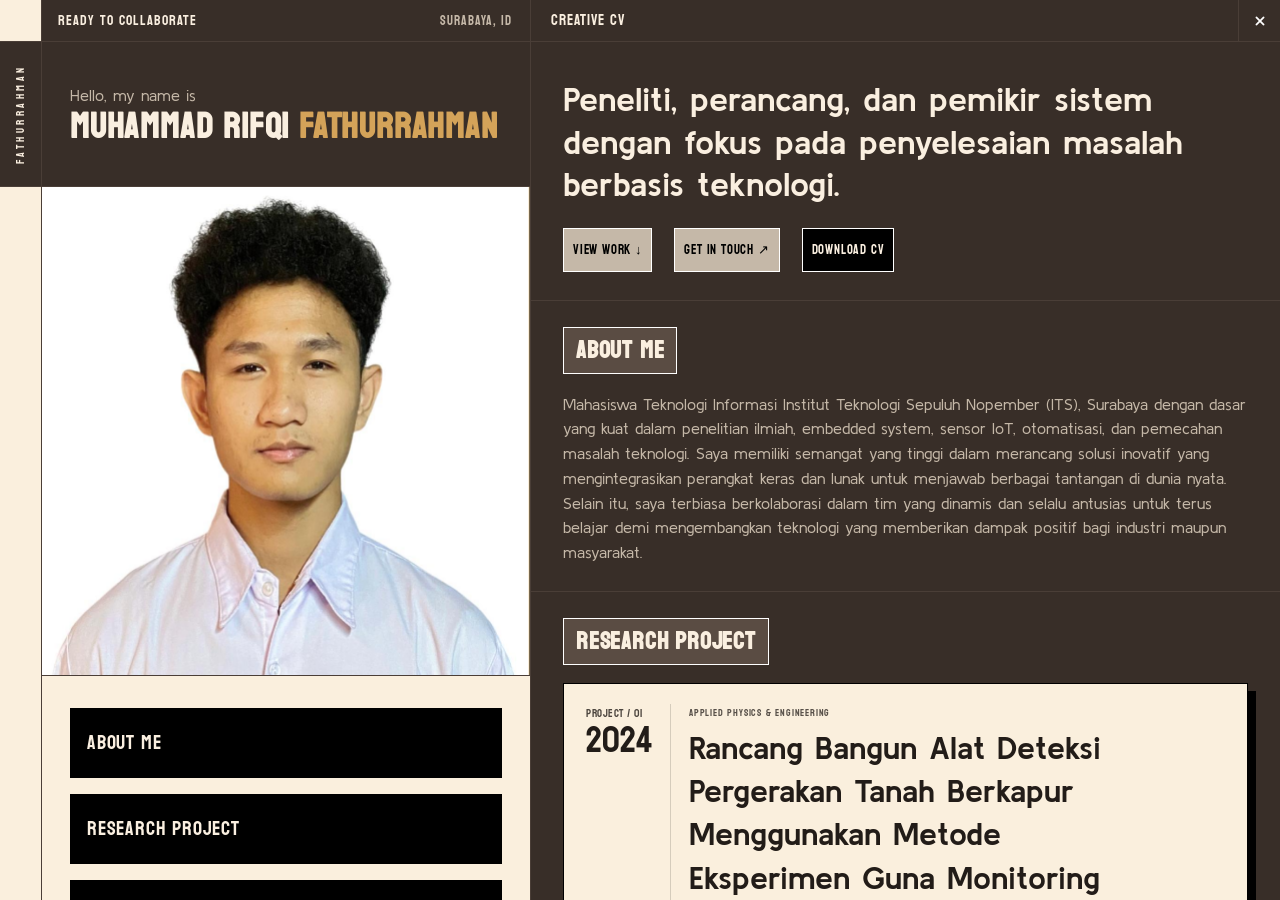
==== commit 2cafb334: "adding organizational experience and 2 research projects" ====
--- a/cv.html
+++ b/cv.html
@@ -8,12 +8,9 @@
 </head>
 <body>
 
-  <!-- top bar -->
     <header class="top-bar">
         <div class="top-bar-left">
-            <a href="index.html" class="top-bar-cap" title="Back to Home">
-                <img src="./images/home.png" height="40px" alt="Back to Home">
-            </a>
+            <a href="index.html" class="top-bar-cap" title="Back to Home"></a>
             <div class="badge-status" title="Current Status">
                 <span>READY TO COLLABORATE</span>
             </div>
@@ -29,10 +26,8 @@
         </div>
     </header>
 
-  <!--split container-->
     <div class="viewport-container">
 
-        <!-- box di kiri -->
         <aside class="vertical-ribbon">
             <a href="index.html" class="vertical-ribbon-dark" title="Back to Home">
                 <span>FATHURRAHMAN</span>
@@ -40,19 +35,16 @@
             <div class="vertical-ribbon-cream"></div>
         </aside>
 
-        <!-- left section, isi nama, foto, and nav links -->
         <section class="panel-left-scroll">
             <div class="panel-left-profile">
                 <p class="intro-lead-left">Hello, my name is</p>
                 <h1 class="name-display-left">MUHAMMAD RIFQI <span class="accent-mustard">FATHURRAHMAN</span></h1>
             </div>
 
-            <!-- foto fatur -->
             <div class="cv-photo-container">
                 <img src="./images/rifqi-portrait.png" alt="Muhammad Rifqi Fathurrahman">
             </div>
 
-            <!-- navigations links -->
             <div class="cv-navigation-beige">
                 <ul class="cv-anchor-list">
                 <li class="list-nav"><a href="#about-sec">ABOUT ME</a></li>
@@ -64,10 +56,8 @@
             </div>
         </section>
 
-        <!-- left sections, main content dari cvnya-->
         <main class="panel-right-scroll">
-        
-        <!--hero banner-->
+
         <section class="cv-editorial-hero">
             <h1 class="editorial-h1">
             Peneliti, perancang, dan pemikir sistem dengan fokus pada penyelesaian masalah berbasis teknologi.
@@ -87,7 +77,6 @@
             </div>
         </section>
 
-        <!-- about me section -->
         <section id="about-sec" class="domains-block">
             <h2 class="domains-title">ABOUT ME</h2>
             <p class="bio-text" style="max-width: 760px; margin-bottom: 0;">
@@ -95,11 +84,9 @@
             </p>
         </section>
 
-        <!-- research section -->
         <section id="research-sec" class="domains-block">
             <h2 class="domains-title">RESEARCH PROJECT</h2>
 
-            <!-- projek 1-->
             <a href="research1.html" class="research-card-link" title="Open Research Project 1 Details">
             <article class="research-card-item cream">
                 <div class="research-year-col">
@@ -127,7 +114,6 @@
             </article>
             </a>
 
-            <!-- projek 2 -->
             <a href="research2.html" class="research-card-link" title="Open Research Project 2 Details">
             <article class="research-card-item mustard">
                 <div class="research-year-col">
@@ -136,13 +122,13 @@
                 </div>
                 <div class="research-info-col">
                     <div class="research-category-tag">APPLIED PHYSICS & ENGINEERING</div>
-                    <h4>Hybrid Rotary Cylinder Dryer Agricultural Post-Harvest Processing</h4>
+                    <h4>Studi Pendahuluan Pembuatan Rotary Cylinder Dryer Tipe Hybrid Dengan Pengendali Sensor DHT22 Pada Kualitas Mutu Gabah</h4>
                     <div class="research-tags">
                         <span>MECHANICAL DESIGN</span>
-                        <span>THERMAL EFFICIENCY</span>
-                        <span>DATA MODELING</span>
-                        <span>HYBRID HEATING</span>
-                        <span>PROTOTYPING</span>
+                        <span>HEAT EXCHANGER</span>
+                        <span>DHT22 SENSOR</span>
+                        <span>BIOMASS &amp; SOLAR</span>
+                        <span>SNI 6128:2020</span>
                     </div>
                 </div>
                 <div class="research-badge-col">
@@ -156,7 +142,6 @@
             </a>
         </section>
 
-        <!-- skills section -->
         <section id="skills-sec" class="domains-block">
             <h2 class="domains-title">SKILL STACK</h2>
             <div class="skill-group">
@@ -201,11 +186,10 @@
             </div> 
         </section>
 
-        <!-- organisasi n event section -->
         <section id="org-sec" class="domains-block">
             <h2 class="domains-title">ORGANIZATIONAL EXPERIENCE</h2>
             <div class="experience-grid">
-                <!-- left cplumn -->
+
                 <div class="experience-column">
                     <div class="experience-item item-red">
                         <time>2026-2027</time>
@@ -289,7 +273,6 @@
 
                 </div>
 
-                <!-- right column -->
                 <div class="experience-column">
 
                     <div class="experience-item item-yellow">
@@ -377,26 +360,25 @@
             </div>
         </section>
 
-        <!-- achievments section -->
         <section id = "achievements-sec" class="domains-block">
             <div class="carousel-header-row" style="margin-top: 26px;">
                 <h2 class="domains-title" style="margin-bottom: 0;">ACHIEVEMENTS</h2>
             </div>
 
             <div class="achievements-carousel-track">
-                <!-- box1 -->
+
                 <div class="award-box-carousel cream" id="achieve-1">
                     <div class="year">2026</div>
                     <div class="title">2nd Place DINACOM 11.0</div>
                     <div class="sub">Dian Nuswantoro Computer Club (DNCC), UDINUS</div>
                 </div>
-                <!-- box2 -->
+
                 <div class="award-box-carousel mustard" id="achieve-2">
                     <div class="year">2024</div>
                     <div class="title">Bronze Finalist OPSI</div>
                     <div class="sub">Applied Physics & Engineering, Kemendikbudristek</div>
                 </div>
-                <!-- box3 -->
+
                 <div class="award-box-carousel cream" id="achieve-3">
                     <div class="year">2023</div>
                     <div class="title">Bronze Medal OPSI</div>
@@ -406,7 +388,6 @@
 
         </section>
 
-        <!-- footer -->
         <footer class="main-footer">
             <div class="footer-name">MUHAMMAD RIFQI <span class="accent-mustard">FATHURRAHMAN</span></div>
             <div class="footer-split">
--- a/cv.css
+++ b/cv.css
@@ -9,15 +9,15 @@
   --border: #4a3e37;
   --border-light: #5a4c43;
   --border-dark: #000000;
-  
+
   --cream: #faefe0;
   --cream-bg: #faefdd;
   --cream-dim: #c5b8a8;
   --cream-dark: #221c18;
-  
+
   --mustard: #d4a359;
   --mustard-dark: #b5863e;
-  
+
   --font-koulen: 'Koulen', cursive, sans-serif;
   --font-kulim: 'Kulim Park', sans-serif;
   --font-dm-mono: 'DM Mono', monospace;
@@ -49,7 +49,6 @@
   opacity: 0.9;
 }
 
-/* custom scrollbar */
 ::-webkit-scrollbar {
   width: 5px;
   height: 5px;
@@ -64,7 +63,6 @@
 ::-webkit-scrollbar-thumb:hover {
   background: var(--mustard);
 }
-
 
 .top-bar {
   height: 42px;
@@ -195,8 +193,6 @@
   display: block;
 }
 
-/* split container */
-
 .viewport-container {
   display: flex;
   height: calc(100vh - 42px);
@@ -251,7 +247,6 @@
   background-color: var(--cream-bg);
 }
 
-/* left column */
 .panel-left-scroll {
   width: 489px;
   height: 100%;
@@ -298,7 +293,7 @@
   background-color: #ffffff;
   border-bottom: 1px solid var(--border);
   flex-shrink: 0;
-  
+
 }
 
 .cv-photo-container img {
@@ -348,7 +343,6 @@
   transform: translateX(4px);
 }
 
-/* right column */
 .panel-right-scroll {
   flex: 1;
   height: 100%;
@@ -381,7 +375,6 @@
   font-size: 13px;
   letter-spacing: 0.8px;
 }
-
 
 .view-work{
   border: 1px solid white;
@@ -426,7 +419,6 @@
     box-shadow: 4px 4px 0 #ffffff;
 }
 
-/* core domains */
 .domains-block {
   padding: 26px 32px;
   border-bottom: 1px solid var(--border);
@@ -454,7 +446,6 @@
   max-width: 680px;
 }
 
-/* research projek */
 .research-card-link {
   display: block;
   margin-bottom: 16px;
@@ -591,7 +582,6 @@
   opacity: 0.85;
 }
 
-/* skills */
 .skill-group {
   margin-bottom: 18px;
 }
@@ -625,7 +615,6 @@
   line-height: 1.25;
 }
 
-/* Organisasi section */
 .experience-grid {
     display: grid;
     grid-template-columns: 1fr 1fr;
@@ -675,8 +664,6 @@
     color: var(--cream-dim);
 }
 
-
-/* highlighted experience */
 .experience-item.item-red {
     border-left: 8px solid var(--mustard);
     padding-left: 12px;
@@ -704,7 +691,6 @@
     padding-left: 16px;
 }
 
-/* org exp timeline*/
 .cv-org-container {
   background-color: var(--bg-card);
   padding: 24px 22px;
@@ -781,7 +767,6 @@
   color: var(--cream-dim);
 }
 
-/* achievement sect */
 .carousel-header-row {
   display: flex;
   align-items: center;
@@ -909,8 +894,6 @@
   height: 15px;
   fill: var(--cream);
 }
-
-/* media responsivenes */
 
 @media (max-width: 960px) {
 
@@ -1004,4 +987,4 @@
         align-self: flex-end;
         text-align: right;
     }
-}+}
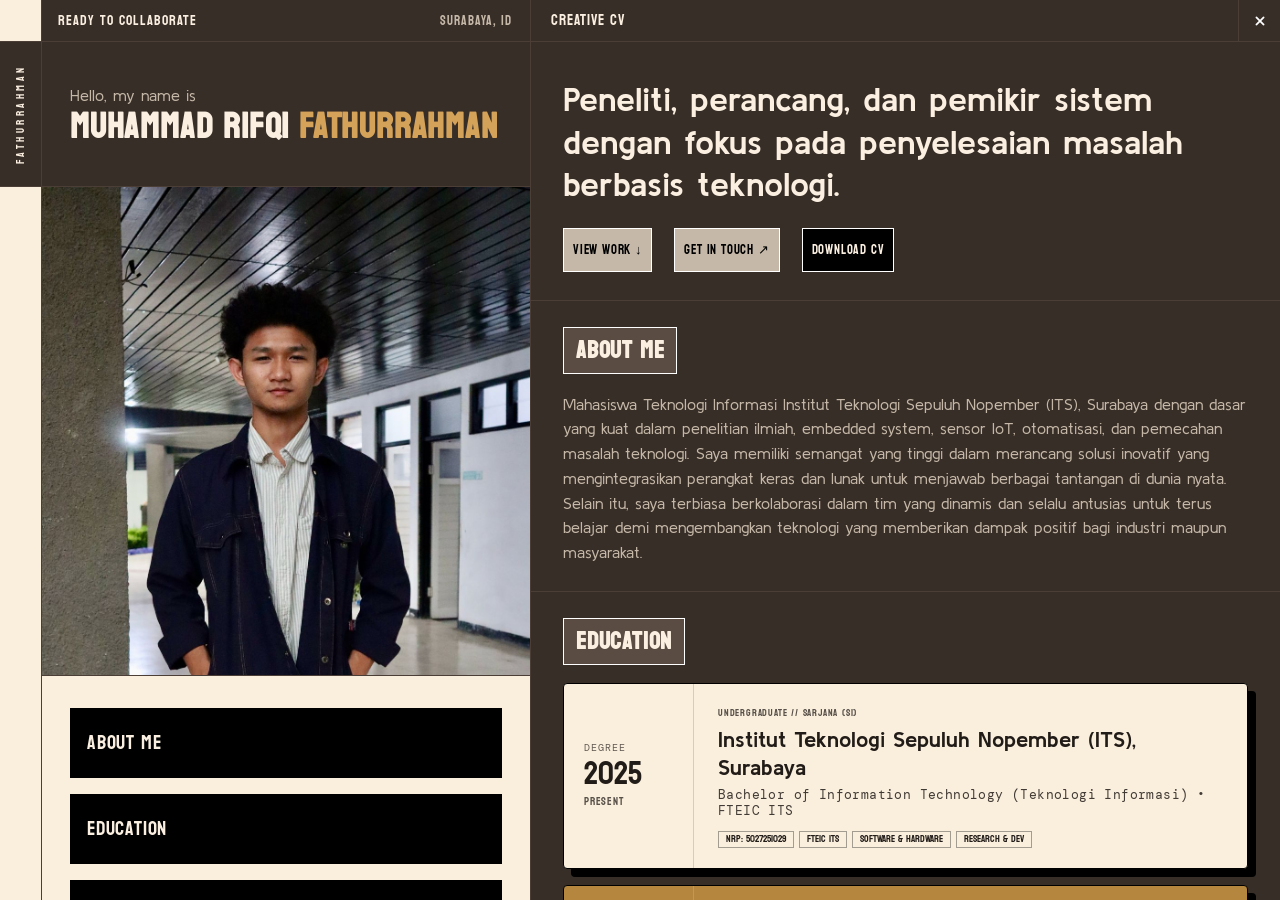
==== commit c52bd4ca: "done fix fix fix" ====
--- a/cv.html
+++ b/cv.html
@@ -48,6 +48,7 @@
             <div class="cv-navigation-beige">
                 <ul class="cv-anchor-list">
                 <li class="list-nav"><a href="#about-sec">ABOUT ME</a></li>
+                <li class="list-nav"><a href="#education-sec">EDUCATION</a></li>
                 <li class="list-nav"><a href="#research-sec">RESEARCH PROJECT</a></li>
                 <li class="list-nav"><a href="#skills-sec">SKILL STACK</a></li>
                 <li class="list-nav"><a href="#org-sec">ORGANIZATIONAL EXPERIENCE</a></li>
@@ -82,6 +83,49 @@
             <p class="bio-text" style="max-width: 760px; margin-bottom: 0;">
             Mahasiswa Teknologi Informasi Institut Teknologi Sepuluh Nopember (ITS), Surabaya dengan dasar yang kuat dalam penelitian ilmiah, embedded system, sensor IoT, otomatisasi, dan pemecahan masalah teknologi. Saya memiliki semangat yang tinggi dalam merancang solusi inovatif yang mengintegrasikan perangkat keras dan lunak untuk menjawab berbagai tantangan di dunia nyata. Selain itu, saya terbiasa berkolaborasi dalam tim yang dinamis dan selalu antusias untuk terus belajar demi mengembangkan teknologi yang memberikan dampak positif bagi industri maupun masyarakat.
             </p>
+        </section>
+
+        <section id="education-sec" class="domains-block">
+            <h2 class="domains-title">EDUCATION</h2>
+            <div class="education-grid">
+                <article class="education-card cream">
+                    <div class="education-year-col">
+                        <div class="small-label">DEGREE</div>
+                        <div class="big-year">2025</div>
+                        <div class="sub-label">PRESENT</div>
+                    </div>
+                    <div class="education-info-col">
+                        <div class="research-category-tag">UNDERGRADUATE // SARJANA (S1)</div>
+                        <h4>Institut Teknologi Sepuluh Nopember (ITS), Surabaya</h4>
+                        <p class="education-degree">Bachelor of Information Technology (Teknologi Informasi) • FTEIC ITS</p>
+                        <div class="research-tags">
+                            <span>NRP: 5027251029</span>
+                            <span>FTEIC ITS</span>
+                            <span>SOFTWARE &amp; HARDWARE</span>
+                            <span>RESEARCH &amp; DEV</span>
+                        </div>
+                    </div>
+                </article>
+
+                <article class="education-card mustard">
+                    <div class="education-year-col">
+                        <div class="small-label">HIGH SCHOOL</div>
+                        <div class="big-year">2021</div>
+                        <div class="sub-label">2024</div>
+                    </div>
+                    <div class="education-info-col">
+                        <div class="research-category-tag">SECONDARY EDUCATION // MADRASAH ALIYAH</div>
+                        <h4>MAN 1 Jombang</h4>
+                        <p class="education-degree">Madrasah Aliyah Negeri • Peminatan MIPA / Sains &amp; Riset Ilmiah</p>
+                        <div class="research-tags">
+                            <span>HEAD OF KIR</span>
+                            <span>TREASURER 1 OSIS</span>
+                            <span>OPSI 2023 BRONZE</span>
+                            <span>OPSI 2024 FINALIST</span>
+                        </div>
+                    </div>
+                </article>
+            </div>
         </section>
 
         <section id="research-sec" class="domains-block">
@@ -150,7 +194,7 @@
                     <span class="pill-item">SCIENTIFIC WRITING</span>
                     <span class="pill-item">RESEARCH METHODOLOGY</span>
                     <span class="pill-item">LITERATURE REVIEW</span>
-                    <span class="pill-item">EXPERIMENTAL DESIGN</span>
+                    <span class="pill-item">PROBLEM IDENTIFICATION</span>
                     <span class="pill-item">EXPERIMENTAL DESIGN</span>
                     <span class="pill-item">DATA COLLECTION</span>
                     <span class="pill-item">DATA ANALYSIS</span>
--- a/cv.css
+++ b/cv.css
@@ -65,13 +65,15 @@
 }
 
 .top-bar {
+  position: sticky;
+  top: 0;
   height: 42px;
   width: 100%;
   background-color: var(--bg-panel);
   border-bottom: 1px solid var(--border);
   display: flex;
   flex-shrink: 0;
-  z-index: 20;
+  z-index: 100;
 }
 
 .top-bar-left {
@@ -419,6 +421,20 @@
     box-shadow: 4px 4px 0 #ffffff;
 }
 
+.view-work:active,
+.get-in-touch:active,
+.download-cv:active {
+    transform: translateY(0);
+    box-shadow: 1px 1px 0 rgba(0, 0, 0, 0.5);
+}
+
+.view-work a:focus-visible,
+.get-in-touch a:focus-visible,
+.download-cv a:focus-visible {
+    outline: 2px solid var(--mustard);
+    outline-offset: 2px;
+}
+
 .domains-block {
   padding: 26px 32px;
   border-bottom: 1px solid var(--border);
@@ -444,6 +460,93 @@
   color: var(--cream-dim);
   margin-bottom: 18px;
   max-width: 680px;
+}
+
+.education-grid {
+  display: flex;
+  flex-direction: column;
+  gap: 16px;
+}
+
+.education-card {
+  display: flex;
+  border-radius: 4px;
+  overflow: hidden;
+  border: 1px solid #000;
+  box-shadow: 8px 8px 0 var(--border-dark);
+  transition: transform 0.2s ease, box-shadow 0.2s ease;
+}
+
+.education-card:hover {
+  transform: translateY(-2px);
+  box-shadow: 10px 10px 0 var(--border-dark);
+}
+
+.education-card.cream {
+  background-color: var(--cream-bg);
+  color: var(--cream-dark);
+}
+
+.education-card.mustard {
+  background-color: var(--mustard-dark);
+  color: var(--cream);
+}
+
+.education-year-col {
+  width: 130px;
+  min-width: 130px;
+  padding: 20px;
+  display: flex;
+  flex-direction: column;
+  justify-content: center;
+  border-right: 1px solid rgba(0, 0, 0, 0.15);
+  flex-shrink: 0;
+}
+
+.education-card.mustard .education-year-col {
+  border-right: 1px solid rgba(255, 255, 255, 0.15);
+}
+
+.education-year-col .small-label {
+  font-family: var(--font-dm-mono);
+  font-size: 10px;
+  letter-spacing: 1px;
+  opacity: 0.7;
+}
+
+.education-year-col .big-year {
+  font-family: var(--font-koulen);
+  font-size: 32px;
+  line-height: 1;
+  margin: 4px 0 2px 0;
+}
+
+.education-year-col .sub-label {
+  font-family: var(--font-koulen);
+  font-size: 11px;
+  letter-spacing: 0.8px;
+  opacity: 0.75;
+}
+
+.education-info-col {
+  flex: 1;
+  padding: 20px 24px;
+}
+
+.education-info-col h4 {
+  font-family: var(--font-kulim);
+  font-weight: 700;
+  font-size: 22px;
+  line-height: 1.25;
+  margin-bottom: 6px;
+}
+
+.education-degree {
+  font-family: var(--font-dm-mono);
+  font-size: 12.5px;
+  letter-spacing: 0.4px;
+  margin-bottom: 12px;
+  opacity: 0.85;
 }
 
 .research-card-link {
@@ -978,13 +1081,86 @@
         justify-content: flex-start;
     }
 
+    .education-card {
+        flex-direction: column;
+    }
+
+    .education-year-col {
+        width: 100%;
+        border-right: none;
+        border-bottom: 1px solid rgba(0, 0, 0, 0.15);
+        padding: 14px 18px;
+    }
+
+    .education-info-col {
+        padding: 14px 18px;
+    }
+
+    .cv-sublinks-row {
+        flex-wrap: wrap;
+        gap: 12px;
+    }
+
+    .experience-grid {
+        grid-template-columns: 1fr;
+        gap: 16px;
+    }
+
+    .experience-item {
+        grid-template-columns: 85px minmax(0, 1fr);
+    }
+
+    .achievements-carousel-track {
+        flex-direction: column;
+        gap: 14px;
+    }
+
+    .award-box-carousel {
+        width: 100%;
+        min-width: 0;
+    }
+
     .footer-split {
         flex-direction: column;
         align-items: flex-start;
     }
 
-      .footer-meta {
+    .footer-meta {
         align-self: flex-end;
         text-align: right;
     }
 }
+
+@media (max-width: 600px) {
+    .domains-block {
+        padding: 20px 16px;
+    }
+
+    .cv-editorial-hero {
+        padding: 24px 16px;
+    }
+
+    .editorial-h1 {
+        font-size: 24px;
+    }
+
+    .cv-photo-container {
+        width: 85%;
+    }
+
+    .research-card-item.cream h4,
+    .research-card-item.mustard h4 {
+        font-size: 22px;
+    }
+
+    .experience-item {
+        grid-template-columns: 75px minmax(0, 1fr);
+        gap: 10px;
+    }
+
+    .footer-meta {
+        align-self: flex-start;
+        text-align: left;
+        margin-top: 10px;
+    }
+}
